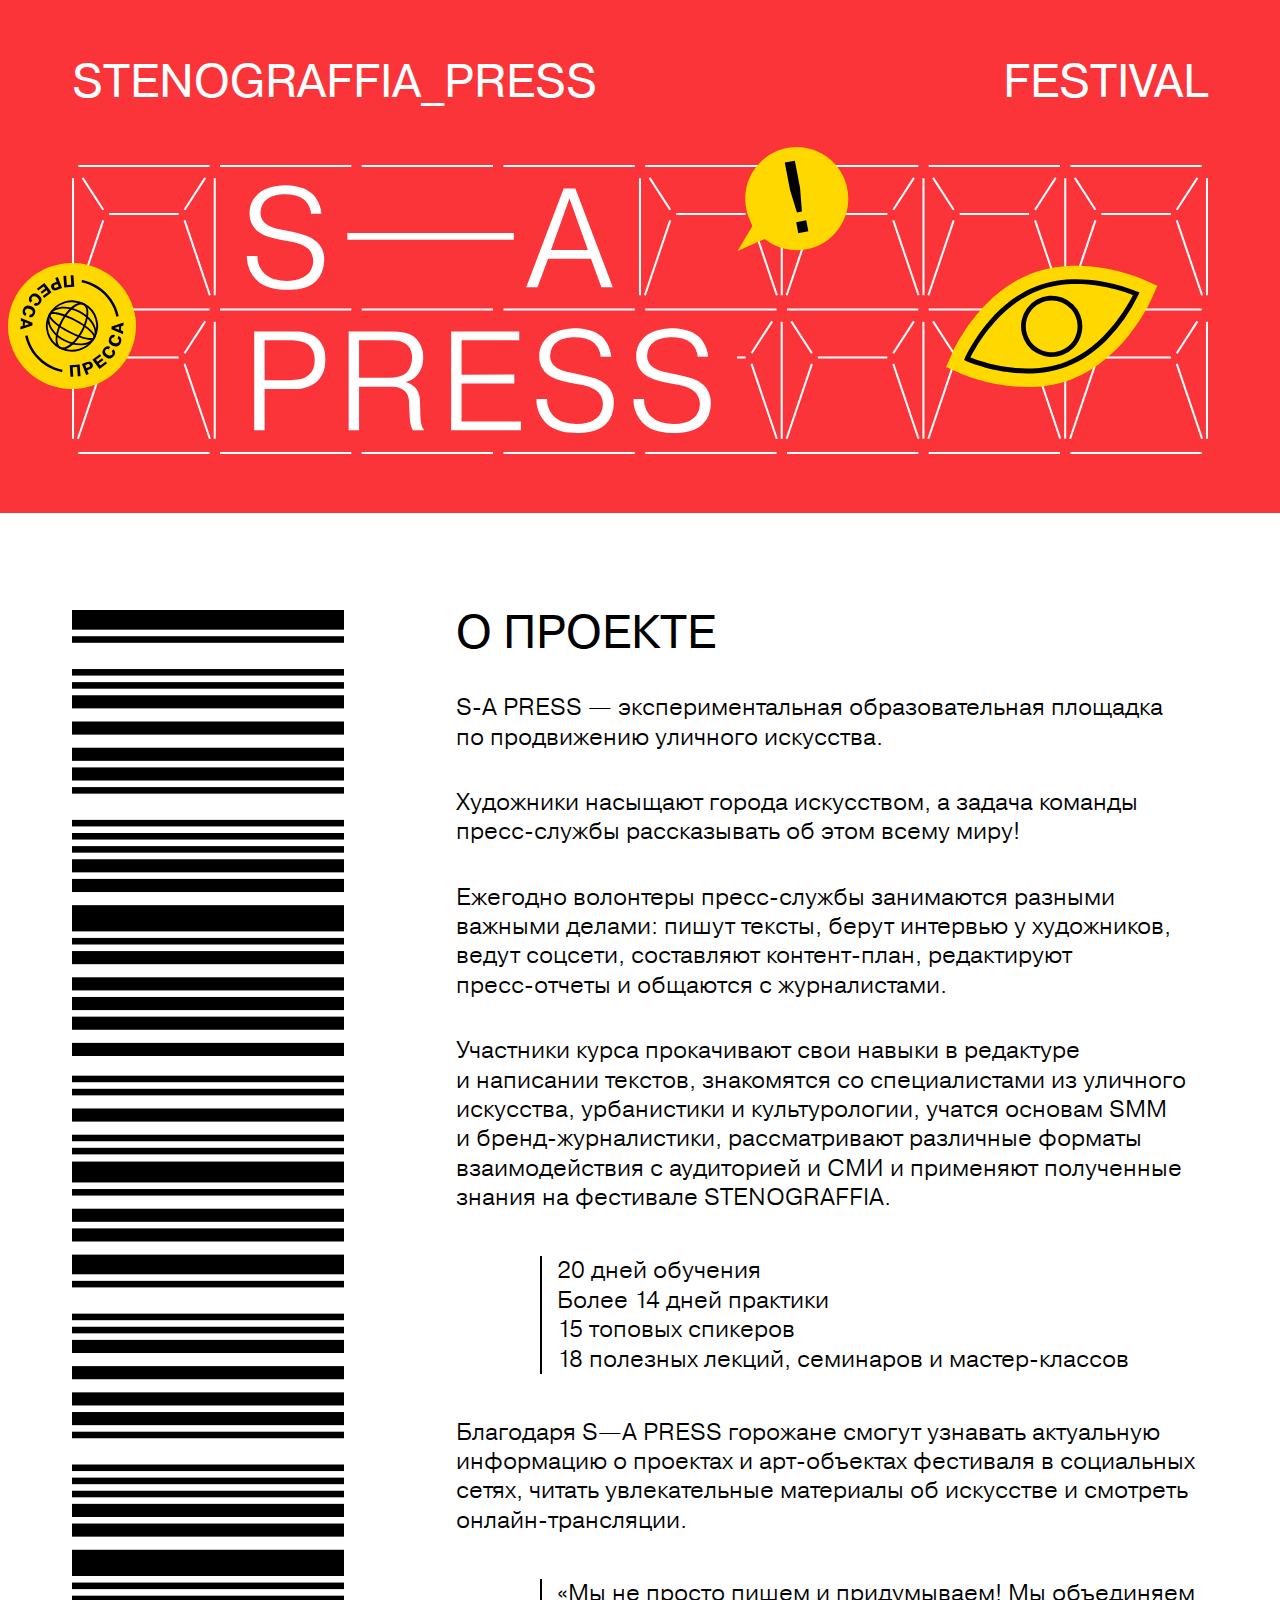
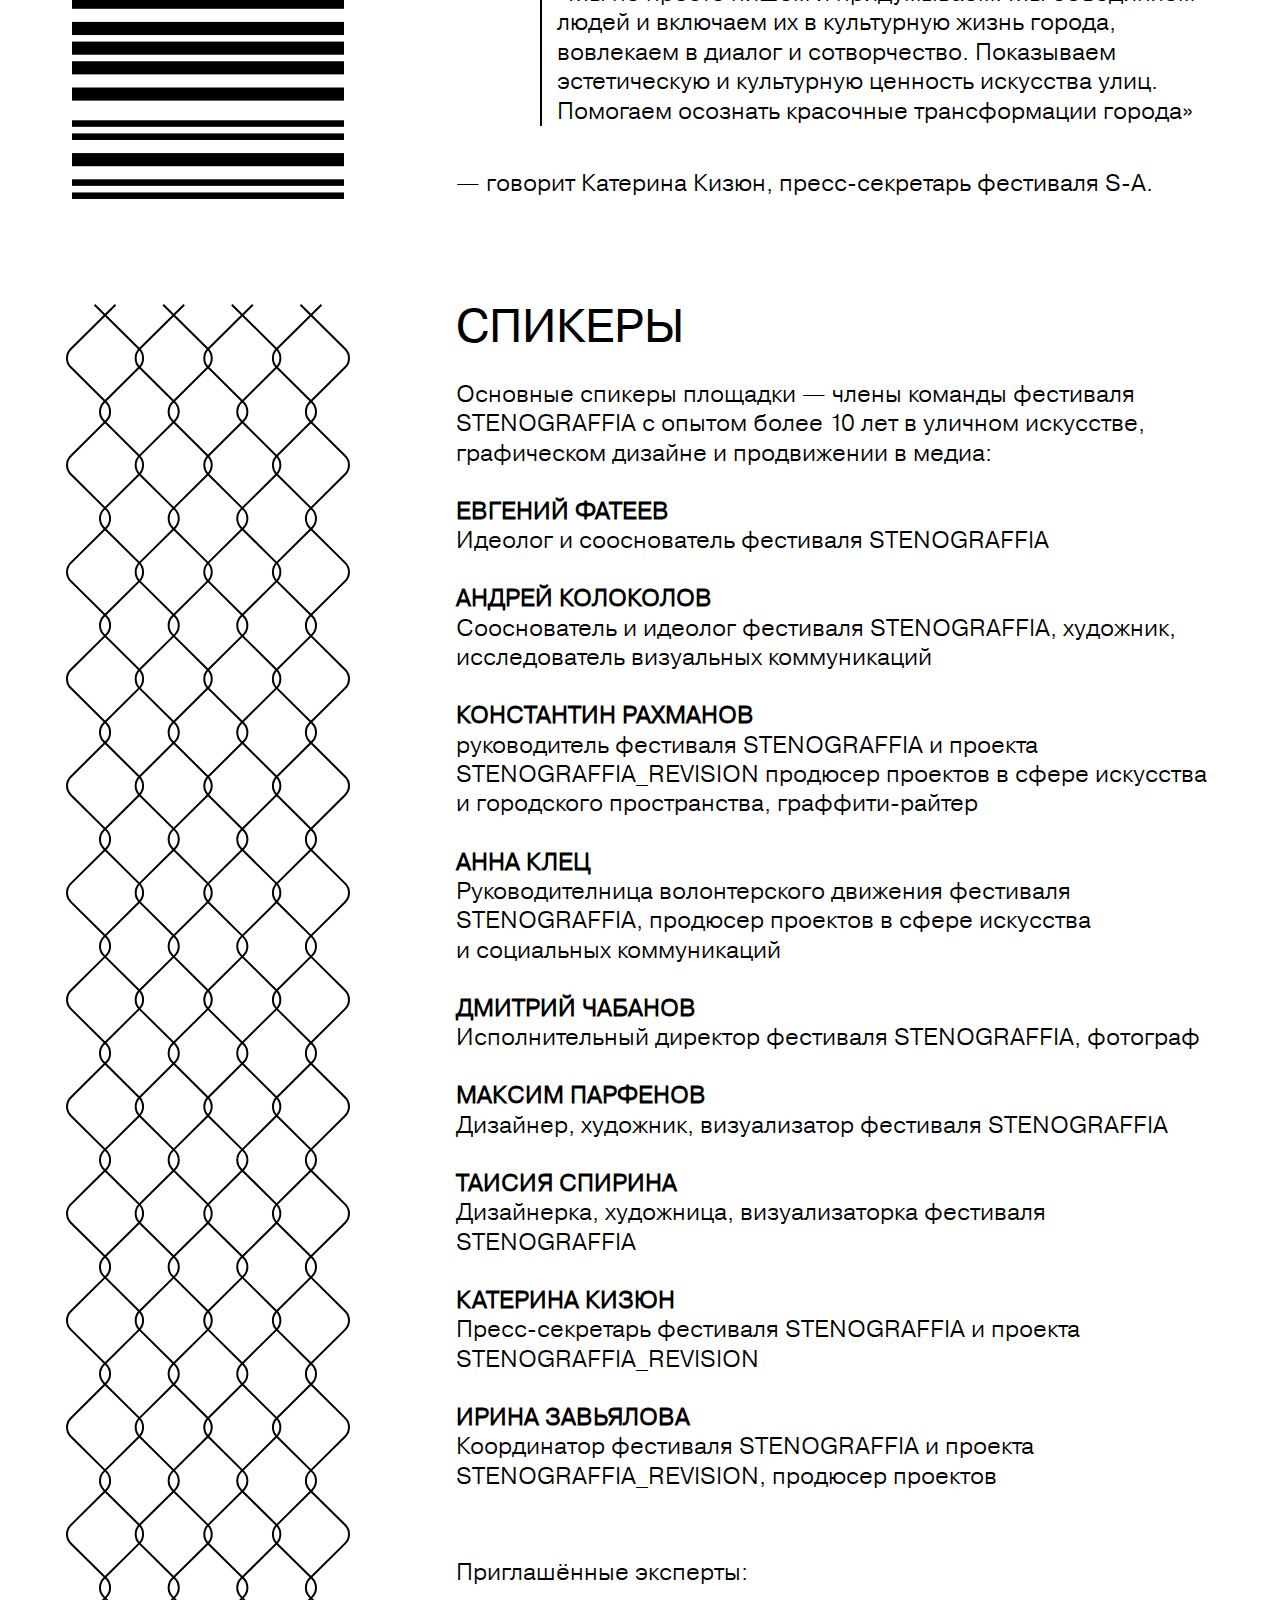
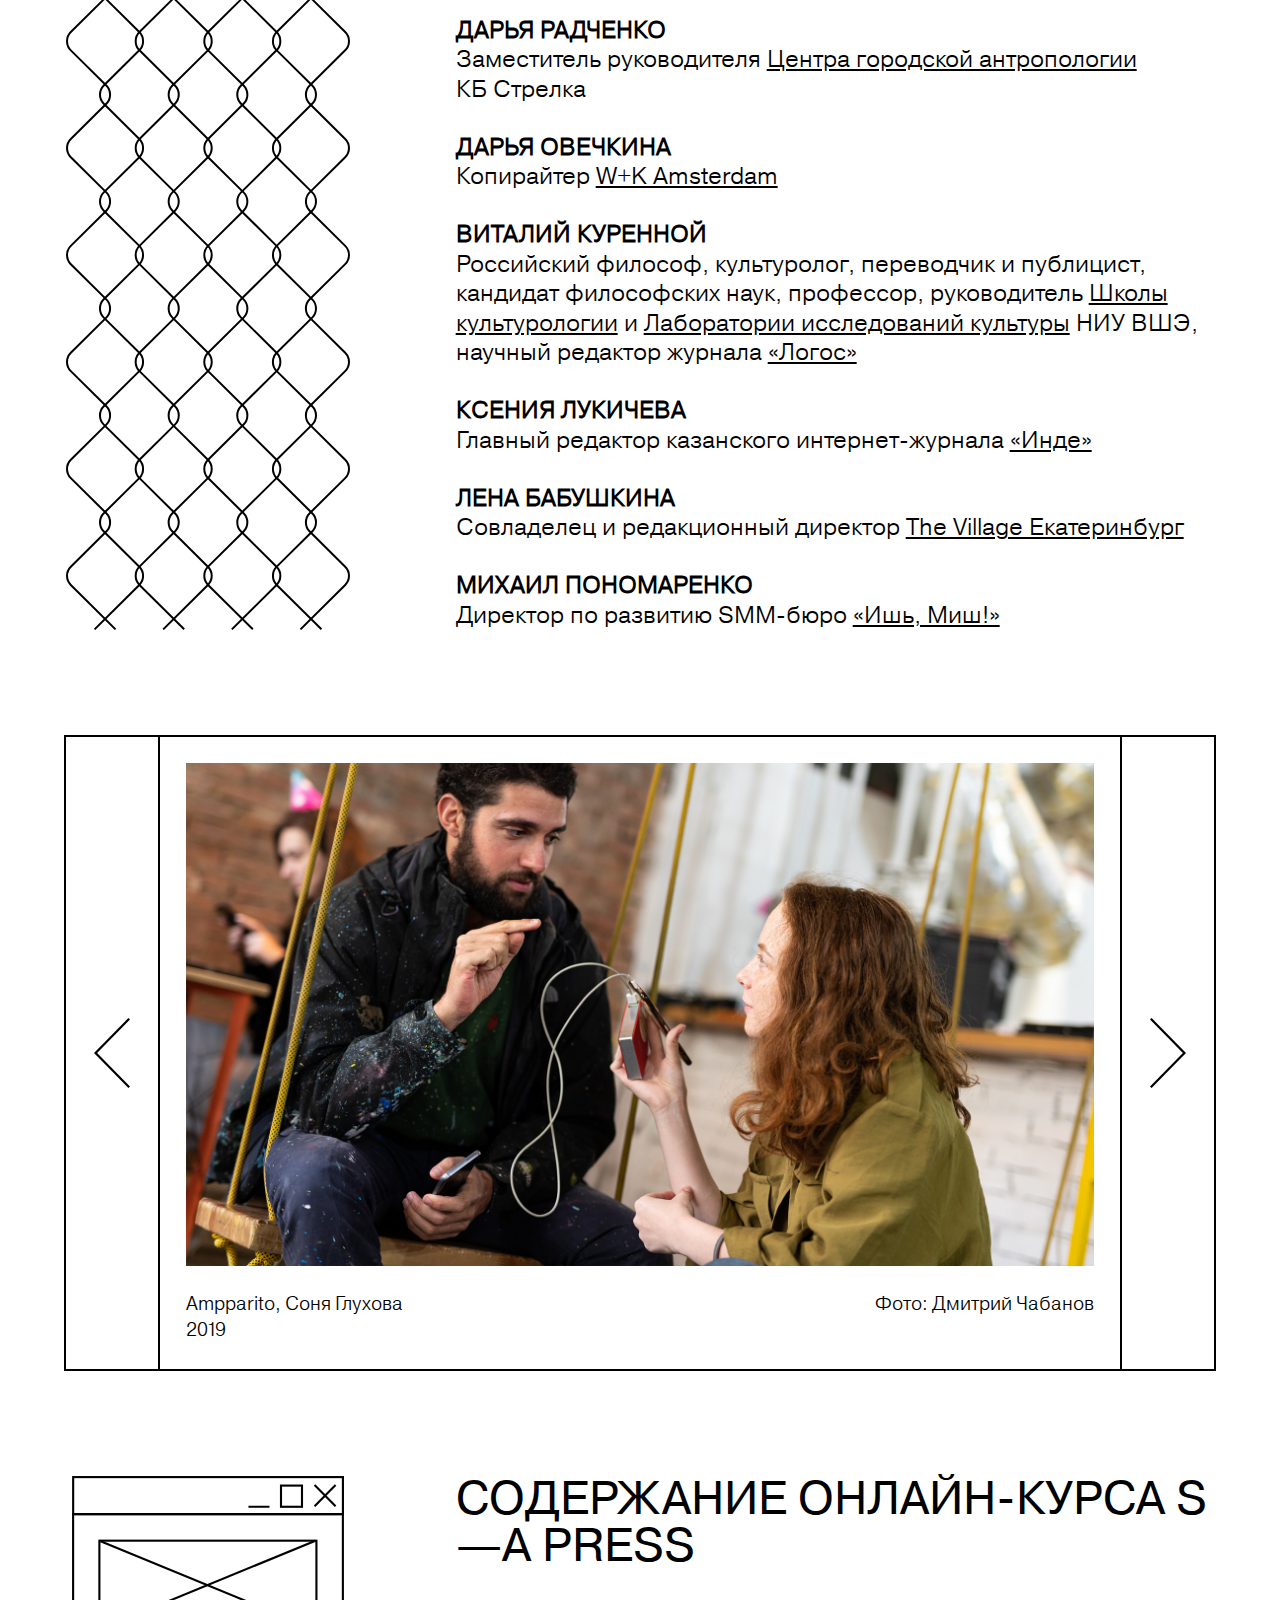
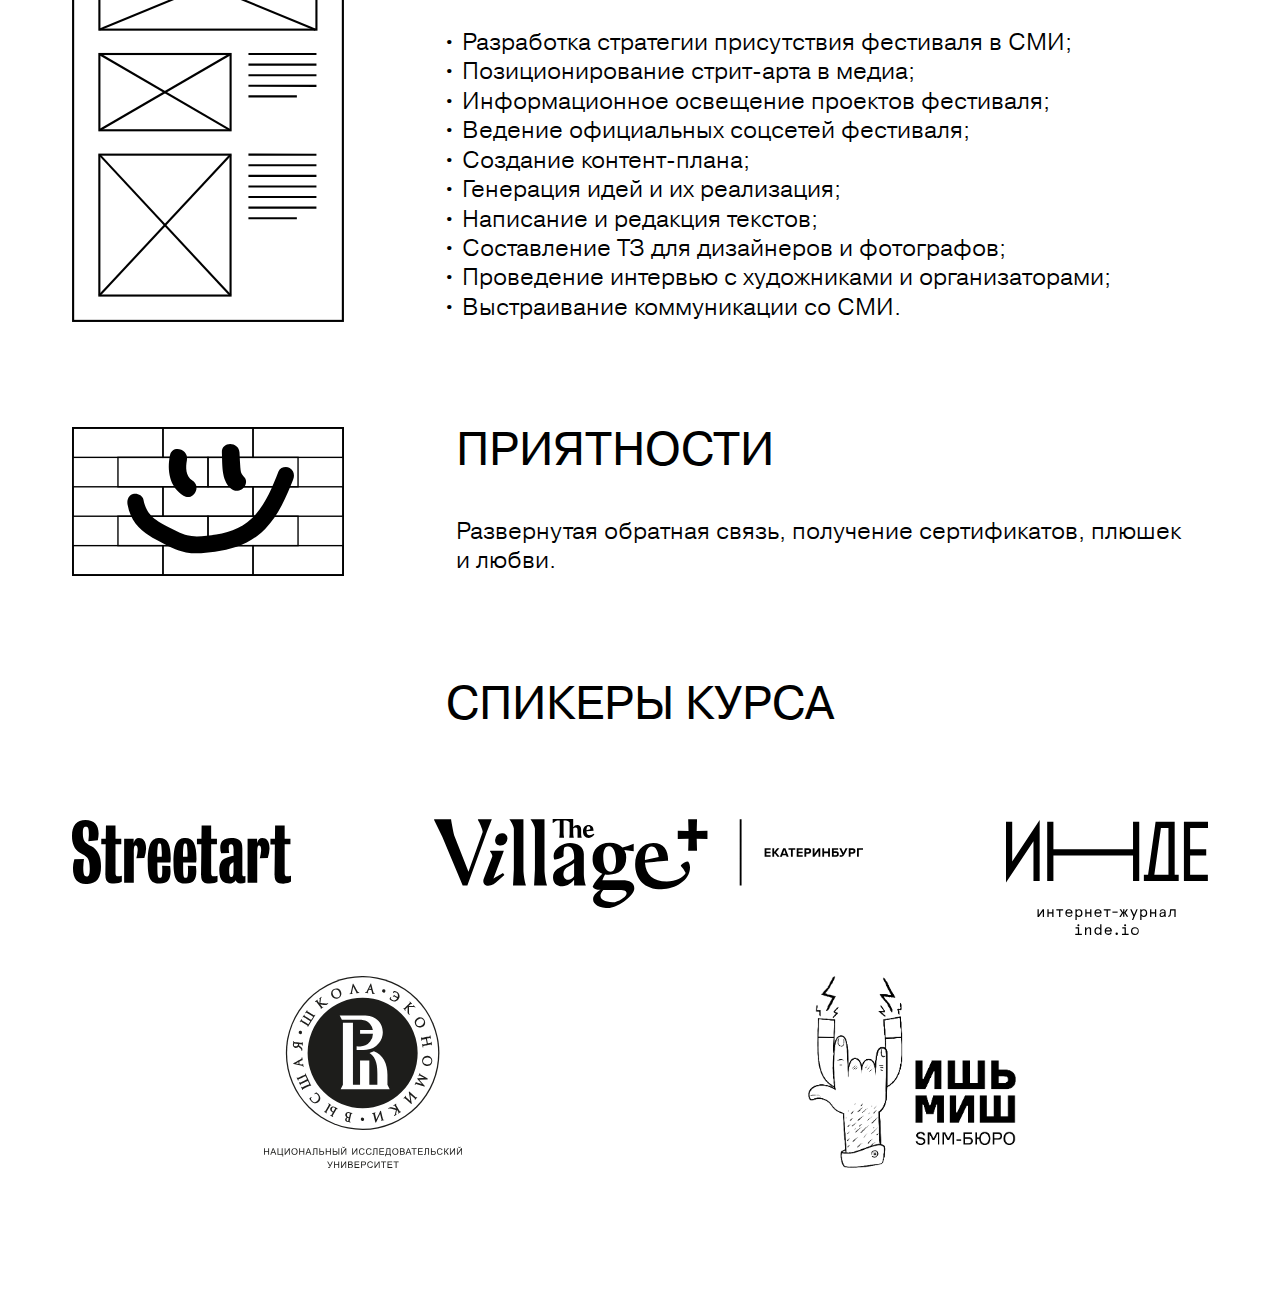
==== press/index.html @ 6c8d34dc "press" ====
<!DOCTYPE html>
<html lang="ru">
	<head>
		<meta charset="utf-8">
		<title>S—A PRESS</title>
		<link rel="stylesheet" href="./styles.css">
	</head>
	<body>
		<div class="red">
			<div class="container">
				<div class="row header-row">
					<div class="col-7"><span class="header">STENOGRAFFIA_PRESS</span></div>
					<div class="col-5 alright"><span class="header"><a href="/">FESTIVAL</a><!-- <a href="http://fond.stenograffia.ru/">REVISION</a>--></span></div>
				</div>
				<div class="row">
					<div class="col-12 press-header"><img src="./img/header.svg" alt="S—A PRESS" width="100%"></div>
				</div>
			</div>
		</div>
		<div class="container">
			<div class="row project-row">
				<div class="col-3"><img src="./img/barcode.svg" width="100%"></div>
				<div class="col-1"></div>
				<div class="col-8">
					<h2>О проекте</h2>
					<p><nobr>S-A</nobr> PRESS&nbsp;&mdash; экспериментальная образовательная площадка по&nbsp;продвижению уличного искусства.</p>
					<p>Художники насыщают города искусством, а&nbsp;задача команды <nobr>пресс-службы</nobr> рассказывать об&nbsp;этом всему миру!</p>
					<p>Ежегодно волонтеры <nobr>пресс-службы</nobr> занимаются разными важными делами: пишут тексты, берут интервью у&nbsp;художников, ведут соцсети, составляют <nobr>контент-план</nobr>, редактируют <nobr>пресс-отчеты</nobr> и&nbsp;общаются с&nbsp;журналистами.</p>
					<p>Участники курса прокачивают свои навыки в&nbsp;редактуре и&nbsp;написании текстов, знакомятся со&nbsp;специалистами из&nbsp;уличного искусства, урбанистики и&nbsp;культурологии, учатся основам SMM и&nbsp;<nobr>бренд-журналистики</nobr>, рассматривают различные форматы взаимодействия с&nbsp;аудиторией и&nbsp;СМИ и&nbsp;применяют полученные знания на&nbsp;фестивале STENOGRAFFIA.</p>
					<div class="row-small"><div class="col-sm-1" style="border-right: 0.2vw solid black;"></div><div class="col-sm-7"><p>20 дней обучения<br />Более 14 дней практики<br />15 топовых спикеров<br />18 полезных лекций, семинаров и&nbsp;<nobr>мастер-классов</nobr></p></div></div>
					<p>Благодаря <nobr>S—A</nobr> PRESS горожане смогут узнавать актуальную информацию о&nbsp;проектах и&nbsp;<nobr>арт-объектах</nobr> фестиваля в&nbsp;социальных сетях, читать увлекательные материалы об&nbsp;искусстве и&nbsp;смотреть <nobr>онлайн-трансляции</nobr>.</p>
					<div class="row-small"><div class="col-sm-1" style="border-right: 0.2vw solid black;"></div><div class="col-sm-7"><p>&laquo;Мы&nbsp;не&nbsp;просто пишем и&nbsp;придумываем! Мы&nbsp;объединяем людей и&nbsp;включаем их&nbsp;в&nbsp;культурную жизнь города, вовлекаем в&nbsp;диалог и&nbsp;сотворчество. Показываем эстетическую и&nbsp;культурную ценность искусства улиц. Помогаем осознать красочные трансформации города&raquo;</p></div></div>
					<p>&mdash;&nbsp;говорит Катерина Кизюн, <nobr>пресс-секретарь</nobr> фестиваля <nobr>S-A</nobr>.</p>
				</div>
			</div>
			<div class="row people-row">
				<div class="col-3"><img src="./img/rabitz.svg" width="104%" style="margin-left:-2%"></div>
				<div class="col-1"></div>
				<div class="col-8">
					<h2>Спикеры</h2>
					<p>Основные спикеры площадки&nbsp;&mdash; члены команды фестиваля STENOGRAFFIA с&nbsp;опытом более 10 лет в&nbsp;уличном искусстве, графическом дизайне и&nbsp;продвижении в&nbsp;медиа:</p>
					<p><span class="name">Евгений Фатеев</span><br />Идеолог и&nbsp;сооснователь фестиваля STENOGRAFFIA</p>
					<p><span class="name">Андрей Колоколов</span><br />Сооснователь и&nbsp;идеолог фестиваля STENOGRAFFIA, художник, исследователь визуальных коммуникаций</p>
					<p><span class="name">Константин Рахманов</span><br />руководитель фестиваля STENOGRAFFIA и&nbsp;проекта STENOGRAFFIA_REVISION продюсер проектов в&nbsp;сфере искусства и&nbsp;городского пространства, <nobr>граффити-райтер</nobr></p>
					<p><span class="name">Анна Клец</span><br />Руководителница волонтерского движения фестиваля STENOGRAFFIA, продюсер проектов в&nbsp;сфере искусства и&nbsp;социальных коммуникаций</p>
					<p><span class="name">Дмитрий Чабанов</span><br />Исполнительный директор фестиваля STENOGRAFFIA, фотограф</p>
					<p><span class="name">Максим Парфенов</span><br />Дизайнер, художник, визуализатор фестиваля STENOGRAFFIA</p>
					<p><span class="name">Таисия Спирина</span><br />Дизайнерка, художница, визуализаторка фестиваля STENOGRAFFIA</p>
					<p><span class="name">Катерина Кизюн</span><br /><nobr>Пресс-секретарь</nobr> фестиваля STENOGRAFFIA и&nbsp;проекта STENOGRAFFIA_REVISION</p>
					<p><span class="name">Ирина Завьялова</span><br />Координатор фестиваля STENOGRAFFIA и&nbsp;проекта STENOGRAFFIA_REVISION, продюсер проектов</p>
					<p style="padding-top: 3vw;">Приглашённые эксперты:</p>
					<p><span class="name">Дарья Радченко</span><br />Заместитель руководителя <a href="https://www.facebook.com/groups/1450335985287322/about">Центра городской антропологии</a> КБ&nbsp;Стрелка</p>
					<p><span class="name">Дарья Овечкина</span><br />Копирайтер <a href="https://wkams.com/">W+K&nbsp;Amsterdam</a></p>
					<p><span class="name">Виталий Куренной</span><br />Российский философ, культуролог, переводчик и&nbsp;публицист, кандидат философских наук, профессор, руководитель <a href="https://culture.hse.ru/">Школы культурологии</a> и&nbsp;<a href="https://cfi.hse.ru/lik/">Лаборатории исследований культуры</a> НИУ ВШЭ, научный редактор журнала <a href="http://www.logosjournal.ru/">&laquo;Логос&raquo;</a></p>
					<p><span class="name">Ксения Лукичева</span><br />Главный редактор казанского <nobr>интернет-журнала</nobr> <a href="https://inde.io/">&laquo;Инде&raquo;</a></p>
					<p><span class="name">Лена Бабушкина</span><br />Совладелец и&nbsp;редакционный директор <a href="https://www.the-village.ru/pages/about-ekaterinburg">The Village Екатеринбург</a></p>
					<p><span class="name">Михаил Пономаренко</span><br />Директор по&nbsp;развитию <nobr>SMM-бюро</nobr> <a href="https://ishmish.ru/">&laquo;Ишь, Миш!&raquo;</a></p>
				</div>
			</div>
			<div class="row gallery-row">
				<div class="col-1 button" id="lb" onclick="showPhoto(11);"><img src="./img/left.svg" width="40%"></div>
				<div class="col-10 gallery"><div class="gallery-slider"><img id="photo-link" src="./img/photo/1.jpg" width="100%">
					<div class="gallery-expl row-g"><div class="col-g-7" id="expl-name">Rainessence: Стена ангелов<br>2019</div><div class=" col-g-3 alright" id="expl-author">Фото: Максим Лоскутов</div></div>
				</div>
			</div>
			<div class="col-1 button" id="rb" onclick="showPhoto(2);"><img src="./img/right.svg" width="40%"></div>
		</div>
		<div class="row toc-row">
			<div class="col-3"><img src="./img/window.svg" width="100%"></div>
			<div class="col-1"></div>
			<div class="col-8">
				<h2>Содержание онлайн-курса S—A Press</h2>
				<ul><li>Разработка стратегии присутствия фестиваля в&nbsp;СМИ;</li><li>Позиционирование <nobr>стрит-арта</nobr> в&nbsp;медиа;</li><li>Информационное освещение проектов фестиваля;</li><li>Ведение официальных соцсетей фестиваля;</li><li>Создание <nobr>контент-плана</nobr>;</li><li>Генерация идей и&nbsp;их&nbsp;реализация;</li><li>Написание и&nbsp;редакция текстов;</li><li>Составление ТЗ&nbsp;для дизайнеров и&nbsp;фотографов;</li><li>Проведение интервью с&nbsp;художниками и&nbsp;организаторами;</li><li>Выстраивание коммуникации со&nbsp;СМИ.</li></ul>
			</div>
		</div>
		<div class="row smile-row">
			<div class="col-3"><img src="./img/smile.svg" width="100%"></div>
			<div class="col-1"></div>
			<div class="col-8">
				<h2>Приятности</h2>
				<p>Развернутая обратная связь, получение сертификатов, плюшек и&nbsp;любви.</p>
			</div>
		</div>
		
	<div class="row partners-row">
		<div class="col-12 partext">Спикеры курса</div>
	</div>
	<div class="row">
		<div class="col-12">
			<div class="partners" style="padding-top: 2vw;">
				<a href="http://streetart.su/"><img src="./img/streetart.svg" style="height: 5vw !important"></a>
				<a href="https://www.the-village.ru/pages/contact-ekaterinburg"><img src="./img/village.svg" style="height: 7vw !important;margin-top: 1.8vw;"></a>
				<a href="https://екатеринбург.рф/"><img src="./img/inde.svg" style="height: 9vw !important;margin-top:4vw"></a>
			</div>
		</div>
	</div>
	<div class="row  paricon-row" >
		<div class="col-2"></div>
		<div class="col-8">
			<div class="partners">
				
				<a href="https://hse.ru"><img src="./img/hse.svg" style="height: 15vw !important"></a>
				<a href="https://ishmish.ru/"><img src="./img/ish.png" style="height: 15vw !important;"></a>
			</div>
		</div>
	</div>
</div>
<!-- <div class="stars">
					<div class="rellax overlay-1" toper="24" speed="1"><img src="./img/star.svg"></div>
					<div class="rellax overlay-2" toper="115" speed="1"><img src="./img/star.svg"></div>
					<div class="rellax overlay-3" toper="112"speed="1.3"><img src="./img/star.svg"></div>
					<div class="rellax overlay-4" toper="190" speed="1"><img src="./img/star.svg"></div>
					<div class="rellax overlay-5" toper="305" speed="1.3"><img src="./img/star.svg"></div>
					<div class="rellax overlay-6" toper="290" speed="1"><img src="./img/star.svg"></div>
					<div class="rellax overlay-7" toper="340" speed="1"><img src="./img/star.svg"></div>
					<div class="rellax overlay-8" toper="440" speed="1"><img src="./img/star.svg"></div>
					<div class="rellax overlay-9" toper="643" speed="1.5"><img src="./img/star.svg"></div>
					<div class="rellax overlay-10" toper="545" speed="1"><img src="./img/star.svg"></div>
					<div class="rellax overlay-11" toper="850" speed="1.5"><img src="./img/star.svg"></div>
					<div class="rellax overlay-12" toper="713" speed="1"><img src="./img/star.svg"></div>
					<div class="rellax overlay-13" toper="910" speed="1.4"><img src="./img/star.svg"></div>
					<div class="rellax overlay-14" toper="793" speed="1"><img src="./img/star.svg"></div>
					<div class="rellax overlay-15" toper="838" speed="1"><img src="./img/star.svg"></div>
					<div class="rellax overlay-16" toper="883" speed="1"><img src="./img/star.svg"></div>
					<div class="rellax overlay-17" toper="931" speed="1"><img src="./img/star.svg"></div>
					<div class="rellax overlay-18" toper="910" speed="0.9"><img src="./img/star.svg"></div>
					<div class="rellax overlay-19" toper="620" speed="1"><img src="./img/star.svg"></div>
					
</div> -->
<div class="preload-images"></div>
<script type="text/javascript">
function pxTOvw(value) {var w = window,d = document,e = d.documentElement,g = d.getElementsByTagName('body')[0],x = w.innerWidth || e.clientWidth || g.clientWidth;return (100*value)/x;};
function parallax() {
	Array.from(document.getElementsByClassName("rellax")).forEach((s) => {
		s.style.top = s.getAttribute('toper') - pxTOvw(0.7*window.pageYOffset*s.getAttribute('speed')) + "vw";});
	};
window.addEventListener("scroll", function(){parallax()});
	const photos = [
			["./img/photo/1.jpg","Ampparito, Соня Глухова<br>2019", "Фото: Дмитрий Чабанов"],
			["./img/photo/2.jpg","Аделя Курмеева<br>2019", "Фото: Алексей Колчин"],
			["./img/photo/3.jpg","Бейджи S—A IX<br>2018","Фото: Олег Ковалюк"],
			["./img/photo/4.jpg","Rainessence: Стена ангелов<br>2019", "Фото: Григорий Постников"]]
	const n = photos.length;
	function showPhoto(ind) {
		document.getElementById("photo-link").src=photos[ind][0];
		document.getElementById("expl-name").innerHTML=photos[ind][1];
		document.getElementById("expl-author").innerHTML=photos[ind][2];
		var j = ind-1;
		document.getElementById("lb").onclick= function() {showPhoto((j % n + n) % n)};
		var i = ind+1;
		document.getElementById("rb").onclick=function() {showPhoto((i % n + n) % n)};
	};
	showPhoto(0);
	
</script>
</body>
</html>
---- press/styles.css ----
/* http://meyerweb.com/eric/tools/css/reset/
   v2.0-modified | 20110126
   License: none (public domain)
*/

html, body, div, span, applet, object, iframe,
h1, h2, h3, h4, h5, h6, p, blockquote, pre,
a, abbr, acronym, address, big, cite, code,
del, dfn, em, img, ins, kbd, q, s, samp,
small, strike, strong, sub, sup, tt, var,
b, u, i, center,
dl, dt, dd, ol, ul, li,
fieldset, form, label, legend,
table, caption, tbody, tfoot, thead, tr, th, td,
article, aside, canvas, details, embed,
figure, figcaption, footer, header, hgroup,
menu, nav, output, ruby, section, summary,
time, mark, audio, video {
  margin: 0;
  padding: 0;
  border: 0;
  font-size: 100%;
  font: inherit;
  vertical-align: baseline;
}

/* make sure to set some focus styles for accessibility */
:focus {
    outline: 0;
}

/* HTML5 display-role reset for older browsers */
article, aside, details, figcaption, figure,
footer, header, hgroup, menu, nav, section {
  display: block;
}

body {
  line-height: 1;
}

ol, ul {
  list-style: none;
}

blockquote, q {
  quotes: none;
}

blockquote:before, blockquote:after,
q:before, q:after {
  content: '';
  content: none;
}

table {
  border-collapse: collapse;
  border-spacing: 0;
}

input[type=search]::-webkit-search-cancel-button,
input[type=search]::-webkit-search-decoration,
input[type=search]::-webkit-search-results-button,
input[type=search]::-webkit-search-results-decoration {
    -webkit-appearance: none;
    -moz-appearance: none;
}

input[type=search] {
    -webkit-appearance: none;
    -moz-appearance: none;
    -webkit-box-sizing: content-box;
    -moz-box-sizing: content-box;
    box-sizing: content-box;
}

textarea {
    overflow: auto;
    vertical-align: top;
    resize: vertical;
}

/**
 * Correct `inline-block` display not defined in IE 6/7/8/9 and Firefox 3.
 */

audio,
canvas,
video {
    display: inline-block;
    *display: inline;
    *zoom: 1;
    max-width: 100%;
}

/**
 * Prevent modern browsers from displaying `audio` without controls.
 * Remove excess height in iOS 5 devices.
 */

audio:not([controls]) {
    display: none;
    height: 0;
}

/**
 * Address styling not present in IE 7/8/9, Firefox 3, and Safari 4.
 * Known issue: no IE 6 support.
 */

[hidden] {
    display: none;
}

/**
 * 1. Correct text resizing oddly in IE 6/7 when body `font-size` is set using
 *    `em` units.
 * 2. Prevent iOS text size adjust after orientation change, without disabling
 *    user zoom.
 */

html {
    font-size: 100%; /* 1 */
    -webkit-text-size-adjust: 100%; /* 2 */
    -ms-text-size-adjust: 100%; /* 2 */
}

/**
 * Address `outline` inconsistency between Chrome and other browsers.
 */

a:focus {
    outline: thin dotted;
}

/**
 * Improve readability when focused and also mouse hovered in all browsers.
 */

a:active,
a:hover {
    outline: 0;
}

/**
 * 1. Remove border when inside `a` element in IE 6/7/8/9 and Firefox 3.
 * 2. Improve image quality when scaled in IE 7.
 */

img {
    border: 0; /* 1 */
    -ms-interpolation-mode: bicubic; /* 2 */
}

/**
 * Address margin not present in IE 6/7/8/9, Safari 5, and Opera 11.
 */

figure {
    margin: 0;
}

/**
 * Correct margin displayed oddly in IE 6/7.
 */

form {
    margin: 0;
}

/**
 * Define consistent border, margin, and padding.
 */

fieldset {
    border: 1px solid #c0c0c0;
    margin: 0 2px;
    padding: 0.35em 0.625em 0.75em;
}

/**
 * 1. Correct color not being inherited in IE 6/7/8/9.
 * 2. Correct text not wrapping in Firefox 3.
 * 3. Correct alignment displayed oddly in IE 6/7.
 */

legend {
    border: 0; /* 1 */
    padding: 0;
    white-space: normal; /* 2 */
    *margin-left: -7px; /* 3 */
}

/**
 * 1. Correct font size not being inherited in all browsers.
 * 2. Address margins set differently in IE 6/7, Firefox 3+, Safari 5,
 *    and Chrome.
 * 3. Improve appearance and consistency in all browsers.
 */

button,
input,
select,
textarea {
    font-size: 100%; /* 1 */
    margin: 0; /* 2 */
    vertical-align: baseline; /* 3 */
    *vertical-align: middle; /* 3 */
}

/**
 * Address Firefox 3+ setting `line-height` on `input` using `!important` in
 * the UA stylesheet.
 */

button,
input {
    line-height: normal;
}

/**
 * Address inconsistent `text-transform` inheritance for `button` and `select`.
 * All other form control elements do not inherit `text-transform` values.
 * Correct `button` style inheritance in Chrome, Safari 5+, and IE 6+.
 * Correct `select` style inheritance in Firefox 4+ and Opera.
 */

button,
select {
    text-transform: none;
}

/**
 * 1. Avoid the WebKit bug in Android 4.0.* where (2) destroys native `audio`
 *    and `video` controls.
 * 2. Correct inability to style clickable `input` types in iOS.
 * 3. Improve usability and consistency of cursor style between image-type
 *    `input` and others.
 * 4. Remove inner spacing in IE 7 without affecting normal text inputs.
 *    Known issue: inner spacing remains in IE 6.
 */

button,
html input[type="button"], /* 1 */
input[type="reset"],
input[type="submit"] {
    -webkit-appearance: button; /* 2 */
    cursor: pointer; /* 3 */
    *overflow: visible;  /* 4 */
}

/**
 * Re-set default cursor for disabled elements.
 */

button[disabled],
html input[disabled] {
    cursor: default;
}

/**
 * 1. Address box sizing set to content-box in IE 8/9.
 * 2. Remove excess padding in IE 8/9.
 * 3. Remove excess padding in IE 7.
 *    Known issue: excess padding remains in IE 6.
 */

input[type="checkbox"],
input[type="radio"] {
    box-sizing: border-box; /* 1 */
    padding: 0; /* 2 */
    *height: 13px; /* 3 */
    *width: 13px; /* 3 */
}

/**
 * 1. Address `appearance` set to `searchfield` in Safari 5 and Chrome.
 * 2. Address `box-sizing` set to `border-box` in Safari 5 and Chrome
 *    (include `-moz` to future-proof).
 */

input[type="search"] {
    -webkit-appearance: textfield; /* 1 */
    -moz-box-sizing: content-box;
    -webkit-box-sizing: content-box; /* 2 */
    box-sizing: content-box;
}

/**
 * Remove inner padding and search cancel button in Safari 5 and Chrome
 * on OS X.
 */

input[type="search"]::-webkit-search-cancel-button,
input[type="search"]::-webkit-search-decoration {
    -webkit-appearance: none;
}

/**
 * Remove inner padding and border in Firefox 3+.
 */

button::-moz-focus-inner,
input::-moz-focus-inner {
    border: 0;
    padding: 0;
}

/**
 * 1. Remove default vertical scrollbar in IE 6/7/8/9.
 * 2. Improve readability and alignment in all browsers.
 */

textarea {
    overflow: auto; /* 1 */
    vertical-align: top; /* 2 */
}

/**
 * Remove most spacing between table cells.
 */

table {
    border-collapse: collapse;
    border-spacing: 0;
}

html,
button,
input,
select,
textarea {
    color: #222;
}


::-moz-selection {
    background: #b3d4fc;
    text-shadow: none;
}

::selection {
    background: #b3d4fc;
    text-shadow: none;
}

img {
    vertical-align: middle;
}

fieldset {
    border: 0;
    margin: 0;
    padding: 0;
}

textarea {
    resize: vertical;
}

.chromeframe {
    margin: 0.2em 0;
    background: #ccc;
    color: #000;
    padding: 0.2em 0;
}


/* SVG FIX*/


@namespace svg url(http://www.w3.org/2000/svg);

svg|a, svg|a:link, svg|a:visited, svg|a:hover, svg|a:active {
  cursor: pointer;
  outline: none; -moz-outline-style: none;
}

svg|a image, svg|a:link image, svg|a:visited image, svg|a:hover image, svg|a:active image {
  cursor: pointer;
  outline: none; -moz-outline-style: none;
}

svg|a g, svg|a:link g, svg|a:visited g, svg|a:hover g, svg|a:active g {
  cursor: pointer;
  outline: none; -moz-outline-style: none;
}





/*
START OF PROJECT
*/



@font-face {
  font-family: "OpenSansFine";
  src: url("../fonts/OpenSans/OpenSans-300.ttf");
  font-weight: 300;
  font-style: normal;
  font-stretch: normal
}

@font-face {
  font-family: "OpenSans";
  src: url("../fonts/OpenSans/OpenSans-400.ttf");
  font-weight: 400;
  font-style: normal;
  font-stretch: normal
}


@font-face {
  font-family: "DecimaMonoXBold";
  src: url("../fonts/DecimaMonoX/DecimaMonoX-Bold.ttf");
  font-weight: 500;
  font-style: normal;
  font-stretch: normal
}

@font-face {
  font-family: "Pragmatica";
  src: url("../fonts/Pragmatica/Pragmatica-Book.ttf");
  font-weight: 400;
  font-style: normal;
  font-stretch: normal
}

@font-face {
  font-family: "PragmaticaFine";
  src: url("../fonts/Pragmatica/Pragmatica-Light.ttf");
  font-weight: 300;
  font-style: normal;
  font-stretch: normal
}

html {
  -webkit-text-size-adjust: 100%;
  font-family: 'PragmaticaFine', 'OpenSans', sans-serif;
  line-height: 1.5;
  overflow-x: hidden;
  color: black;
}

body {
  background-color: white;
  color: black; 
  overflow-x: hidden;

  
}

.container {
  width: 90%;  
  margin: 0 auto;
}

.col-1 {grid-column: span 1;}
.col-2 {grid-column: span 2;}
.col-3 {grid-column: span 3;}
.col-4 {grid-column: span 4;}
.col-5 {grid-column: span 5;}
.col-6 {grid-column: span 6;}
.col-7 {grid-column: span 7;}
.col-8 {grid-column: span 8;}
.col-9 {grid-column: span 9;}
.col-10 {grid-column: span 10;}
.col-11 {grid-column: span 11;}
.col-12 {grid-column: span 12;} 



 [class*="col-"] {
  float: left;
  margin: 0.6vw;
  /*border: 1px solid red;*/
  display: flex;
  flex-direction: column;
  justify-content: space-between;
}

.row {
  display: grid;
  grid-template-columns: repeat(12, 1fr);
}


.col-g-1 {grid-column: span 1;}
.col-g-2 {grid-column: span 2;}
.col-g-3 {grid-column: span 3;}
.col-g-4 {grid-column: span 4;}
.col-g-5 {grid-column: span 5;}
.col-g-6 {grid-column: span 6;}
.col-g-7 {grid-column: span 7;}
.col-g-8 {grid-column: span 8;}
.col-g-9 {grid-column: span 9;}
.col-g-10 {grid-column: span 10;}


 [class*="col-g-"] {
  float: left;
  margin: 0vw;
  /*border: 1px solid green;*/
}

.row-g {
  display: grid;
  grid-template-columns: repeat(10, 1fr);
  padding-bottom: 0;
}


.col-sm-1 {grid-column: span 1;}
.col-sm-2 {grid-column: span 2;}
.col-sm-3 {grid-column: span 3;}
.col-sm-4 {grid-column: span 4;}
.col-sm-5 {grid-column: span 5;}
.col-sm-6 {grid-column: span 6;}
.col-sm-7 {grid-column: span 7;}
.col-sm-8 {grid-column: span 8;}



 [class*="col-sm-"] {
  float: left;
  margin: 0.6vw;
  /*border: 1px solid green;*/
}

.row-small {
  display: grid;
  grid-template-columns: repeat(8, 1fr);
}


h1, h2 {
  font-size: 3.7vw;
  font-family: 'Pragmatica', 'OpenSans', sans-serif;
  text-transform: uppercase;
}

.partext {
  font-size: 3.7vw;
  font-family: 'Pragmatica', 'OpenSans', sans-serif;
  text-transform: uppercase;
  text-align: center;
}

.numbers {
  font-size: 3.5vw;
  font-family: 'Pragmatica', 'OpenSans', sans-serif;
  text-transform: uppercase;
}

p {
  font-family: 'PragmaticaFine', 'OpenSans', sans-serif;
  font-size: 1.85vw;
  line-height: 2.3vw;
}

p a {
  color: black;
}
p a:hover {
  color: black;
  text-decoration: none;
}

.press-header {
  padding-bottom: 4vw;
}

li {
  font-size: 1.85vw;
  line-height: 2.3vw;
  margin-left: -1vw;
}

li:before {
    content: "• "; /* Добавляем в качестве маркера символ */
   }

.press-header::before {
  position: absolute;
  content: "";
  height: 10vw;
  width: 10vw;
  background-position: center;
  background-repeat: no-repeat;
  background-size: contain;
  background-image: url(./img/press.svg);
  z-index: 3;
  margin-top: 9vw;
  margin-left: -5vw;
}

.alright{
  text-align: right;
}

.header {
  font-family: 'Pragmatica', 'OpenSans', sans-serif;
  font-size: 3.7vw;
  padding: 0 !important;
}

.red {
  background-color: #FB3439;
  color: white;
  width: 100%;
}

.alright a {
  padding-left: 2vw;
  color:white;
  text-decoration: none;
}

.alright a:hover {
  text-decoration: underline;
}

.header-row {
  padding-top: 4vw;
  padding-bottom: 2vw; 
  background-color: #FB3439;
}

.toc-row, .smile-row {
  padding-top: 7vw;
}

.instruction {
  font-family: 'Pragmatica', 'OpenSans', sans-serif;
  font-size: 3.7vw;
  border-right: 2px solid black;
}

.project-row {
  padding-top: 7vw;
}

.people-row, .partners-row {
  padding-top: 7vw;
}


/*
.manifest-row, .who-row, .portfolio-row, .birzha-row, .volunteer-row, .mail-row{
  padding-bottom: 7vw;
}

.partners-row {
  padding-bottom: 2vw;
}
*/

.paricon-row {
  padding-bottom: 7vw !important;
}

.no-underline a {
  text-decoration: none;
}

.icons {
  display: flex;
  justify-content: space-between;
  padding-bottom: 2vw;
  align-items: center;
}

.icons a img {
  width: 100%;
  height: 100%;
  max-width: 3vw;
  max-height: 2.5vw;
}

.icons a {
  text-decoration: none;

  width: 100%;
  height: 100%;
  max-width: 2.5vw;
  max-height: 2.5vw;
}

.icons-2 {
  display: flex;
  justify-content: space-between;
  width: 80%;
  margin: auto;
  align-items: center;
}

.icons-2 a {
  text-decoration: none;

  width: 100%;
  height: 100%;
  max-width: 2.5vw;
  max-height: 2.5vw;
}

.icons-2 a img {
  width: 100%;
  height: 100%;
  max-width: 2.5vw;
  max-height: 2.5vw;
}

.button {
  border: 2px solid black;
  display: flex;
  justify-content: center;
  margin-left: 0 !important;
  margin-right: 0 !important;
  cursor: pointer;
}

.button img {
  margin: 0 auto;
}

.name {
  text-transform: uppercase;
  font-weight: 700;
}

.gallery {
  border-top: 2px solid black;
  border-bottom: 2px solid black;

  margin-left: 0 !important;
  margin-right: 0 !important;
}

.gallery-slider {
  margin: 2vw 2vw;
}

.gallery-expl {
  font-family: 'PragmaticaFine', 'OpenSans', sans-serif;
  font-size: 1.5vw;
  line-height: 2vw;
  padding-top: 2vw; 

}

.gallery-row {
  padding-top: 7vw;
}

::selection {
  color: white;
  background-color: #FB3439;
}


.partners {
  display: flex;
  justify-content: space-between;
  padding-bottom: 2vw;
  align-items: center;
}

.partners a img {
}

.partners a {
  text-decoration: none;

}


.preload-images {
  visibility: hidden; 
  width: 0;
  height: 0;
  background: url("./img/photo/1.jpg"),
              url("./img/photo/2.jpg"),
              url("./img/photo/3.jpg"),
              url("./img/photo/4.jpg"),
              url("./img/photo/5.jpg"),
              url("./img/photo/6.jpg"),
              url("./img/photo/7.jpg"),
              url("./img/photo/8.jpg"),
              url("./img/photo/9.jpg"),
              url("./img/photo/10.jpg"),
              url("./img/photo/11.jpg");
}

[class*="overlay-"]  img {
  width: 15vw;
}

[class*="overlay-"] {
  z-index: 444;
  position: absolute;
}


.overlay-1 {
  top: 24vw;
  left: 3.8vw;
}


.overlay-2 {
  top: 115vw;
  left: 6vw;
}

.overlay-3 {
  top: 105vw;
  left: 19vw;
}

.overlay-4 {
  top: 190vw;
  left: 84vw;
}

.overlay-5 {
  top: 270vw;
  left: 2vw;
}

.overlay-6 {
  top: 290vw;
  left: 16vw;
}

.overlay-7 {
  top: 340vw;
  left: 92vw;
}

.overlay-8 {
  top: 415vw;
  left: 70vw;
}

.overlay-9 {
  top: 540vw;
  left: 21vw;
}


.overlay-10 {
  top: 545vw;
  left: -5vw;
}


.overlay-11 {
  top: 700vw;
  left: 80vw;
}
.overlay-12 {
  top: 710vw;
  left: 95vw;
}


.overlay-13 {
  top: 780vw;
  left: 17vw;
}
.overlay-14 {
  top: 793vw;
  left: 2vw;
}


.overlay-15 {
  top: 413vw;
  left: 85vw;
}


.overlay-16 {
  top: 795vw;
  left: 21vw;
}


.overlay-17 {
  top: 924vw;
  left: 80vw;
}

.overlay-18 {
  top: 860vw;
  left: 94.5vw;
}

.overlay-19 {
  top: 700vw;
  left: 21vw;
}
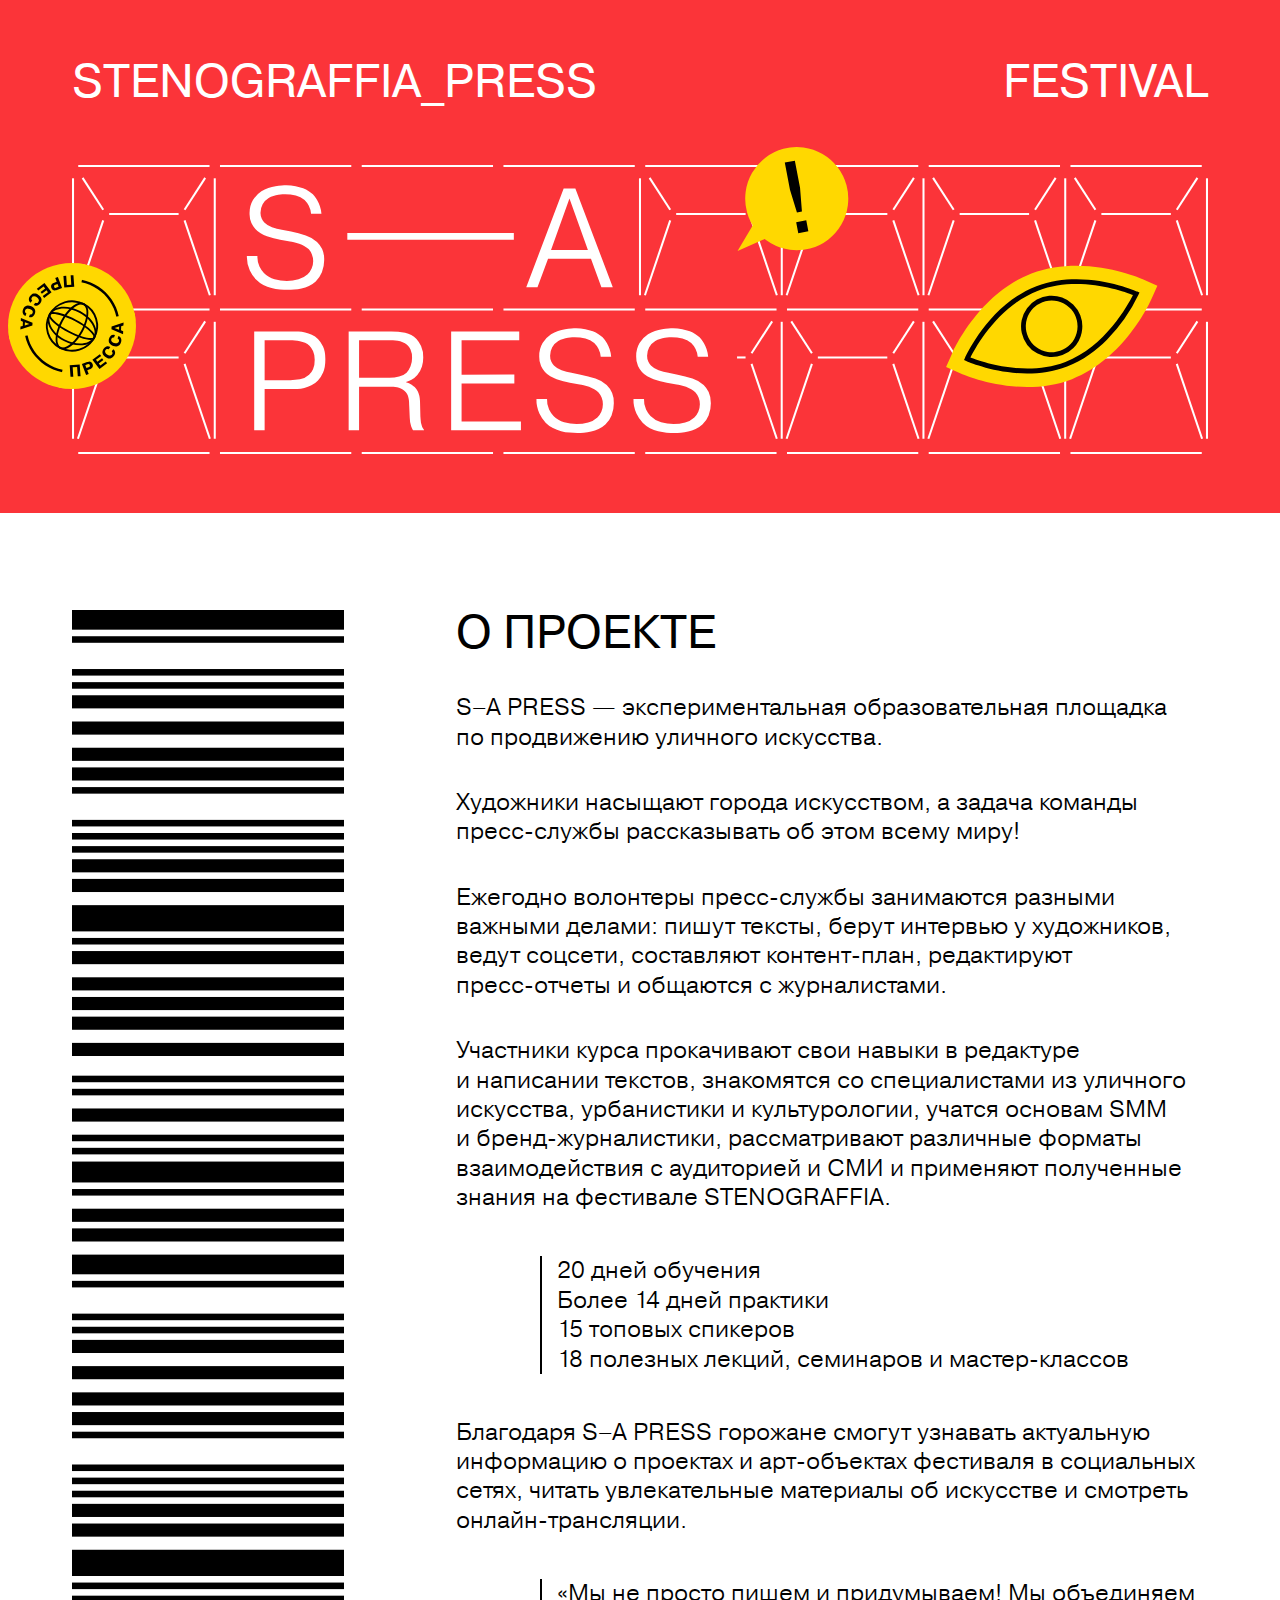
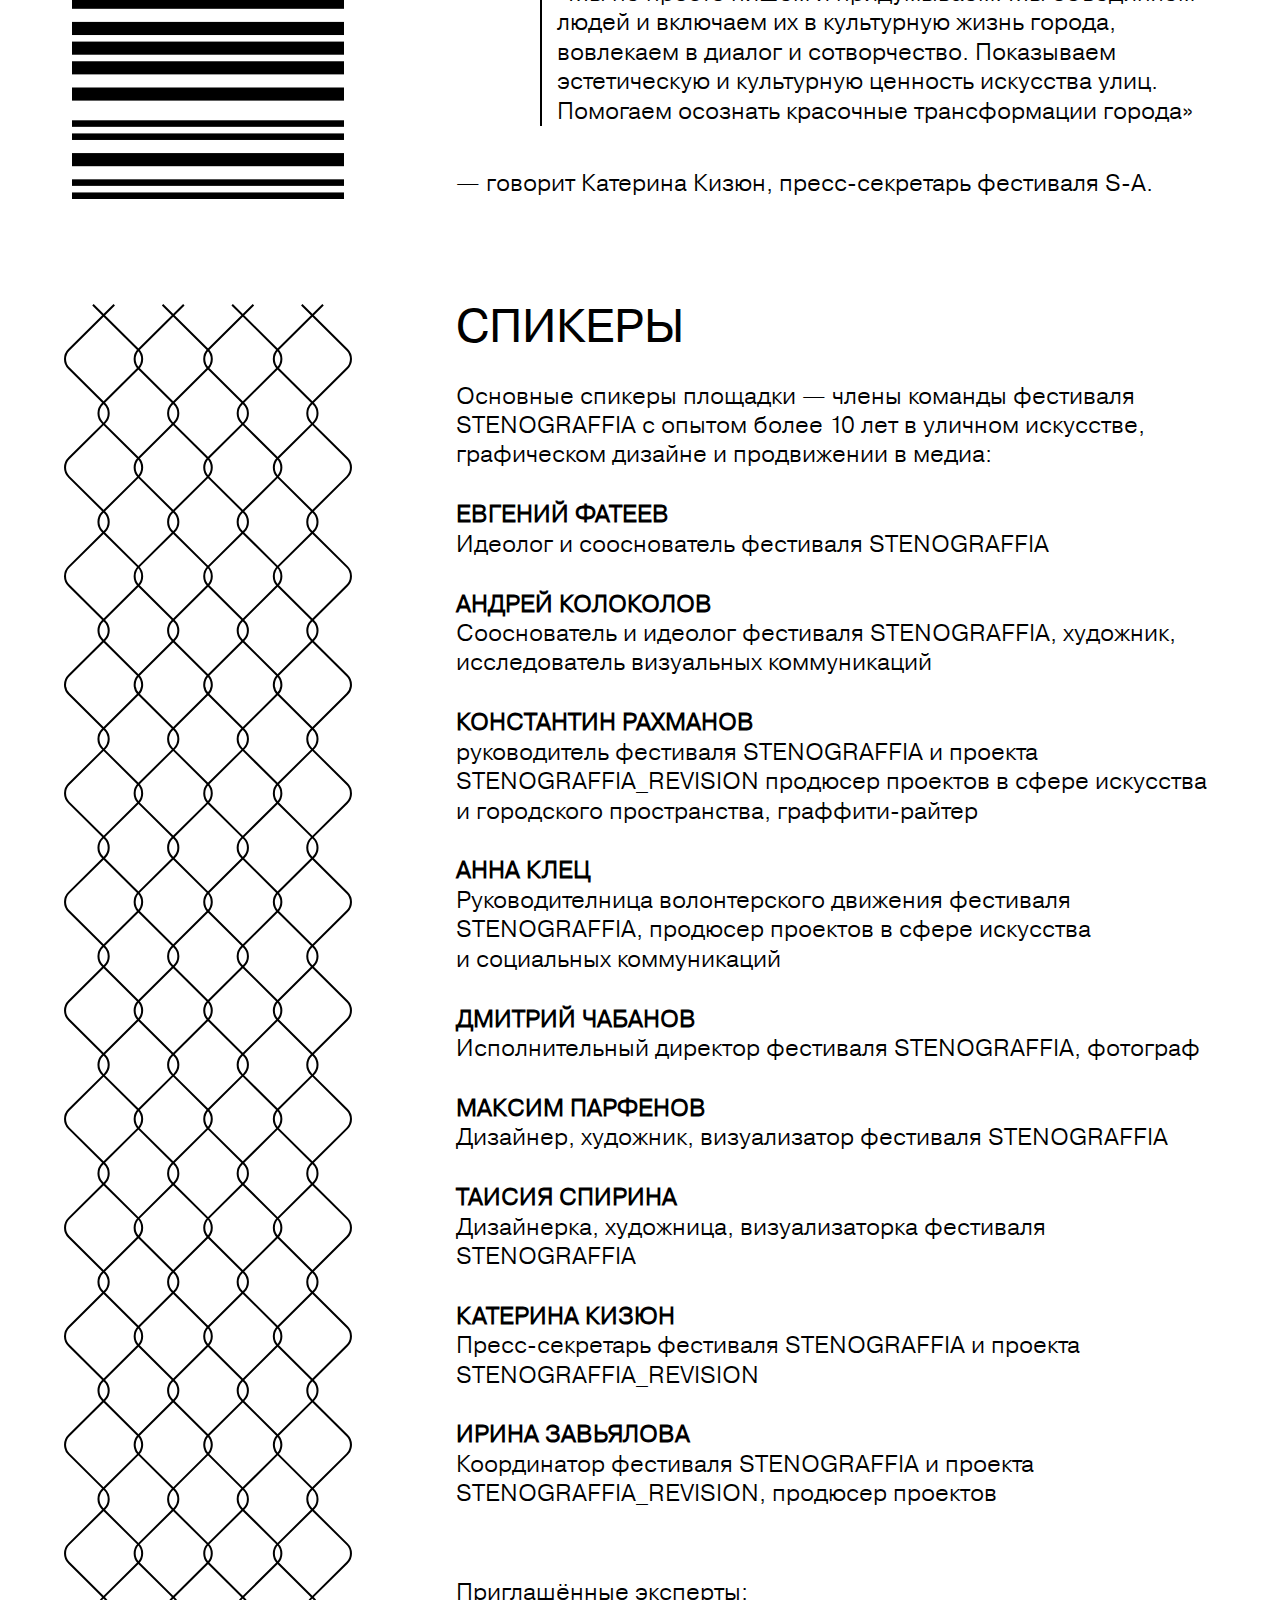
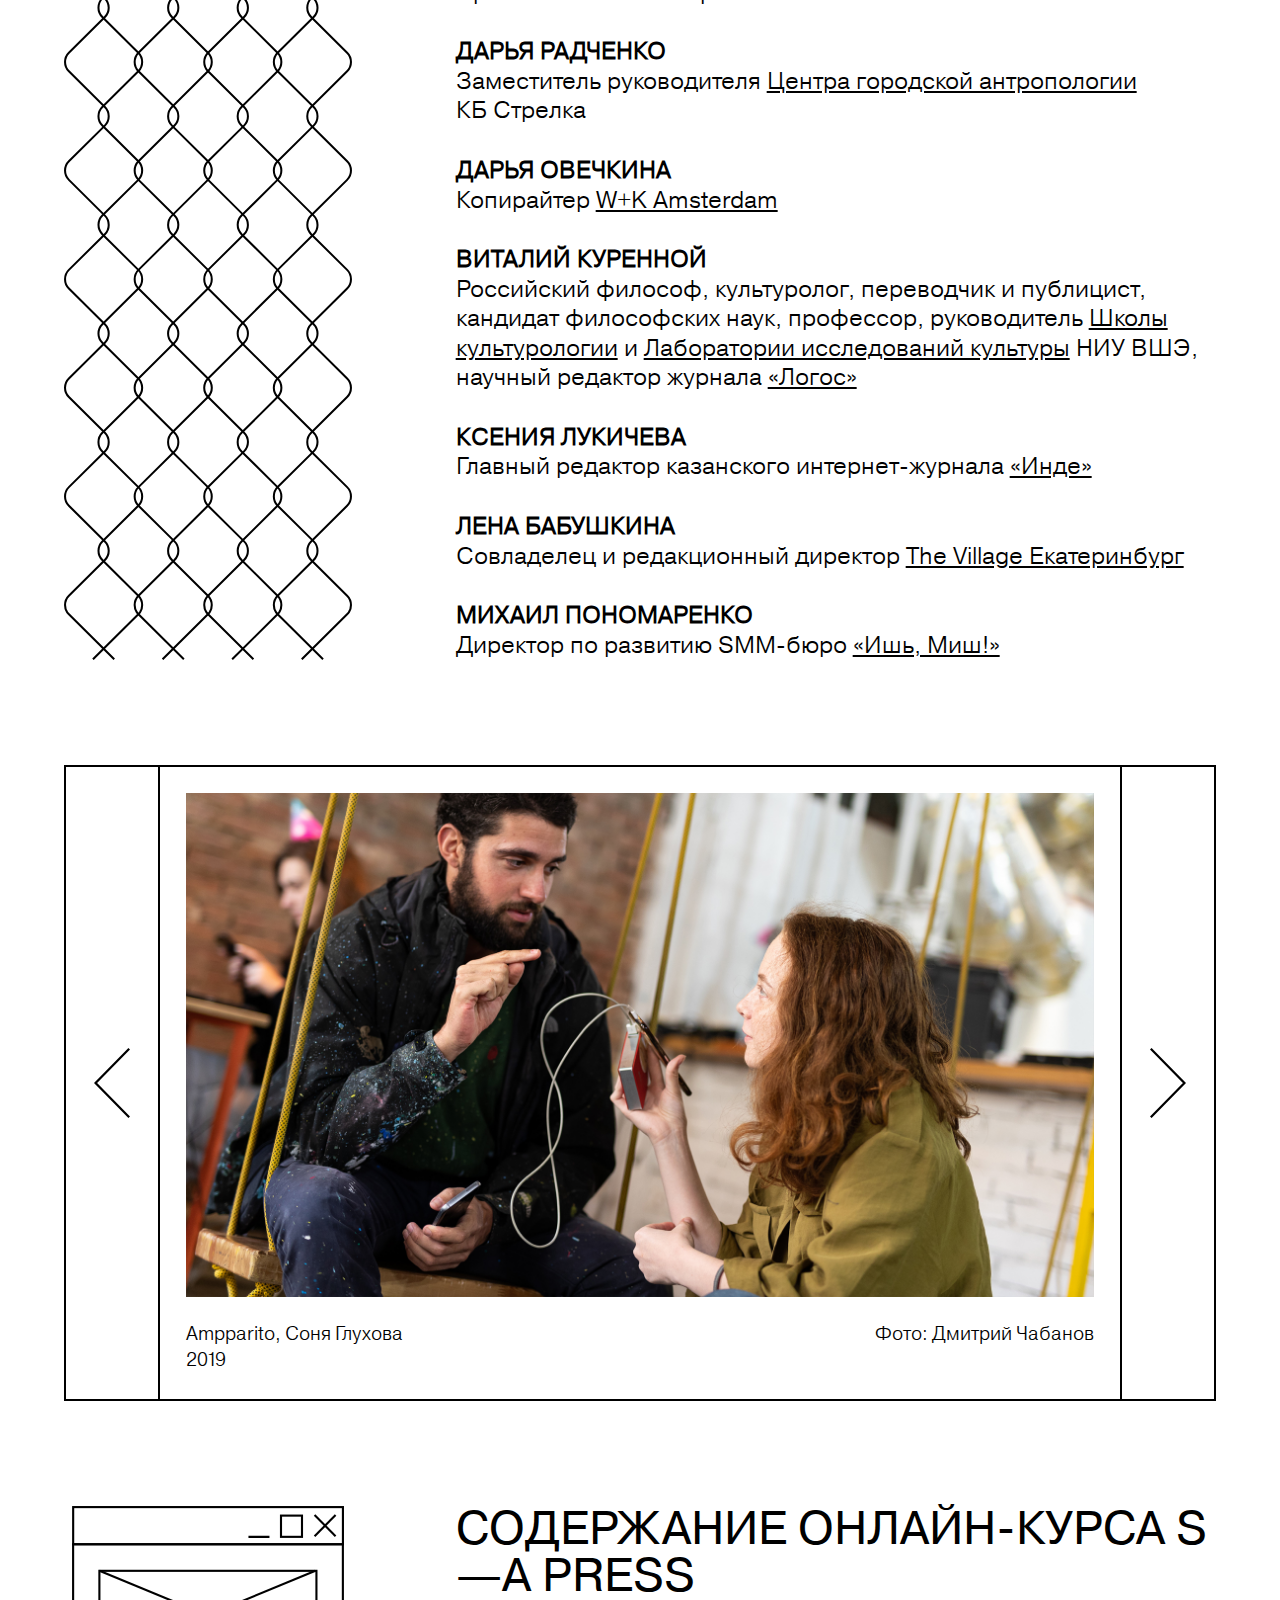
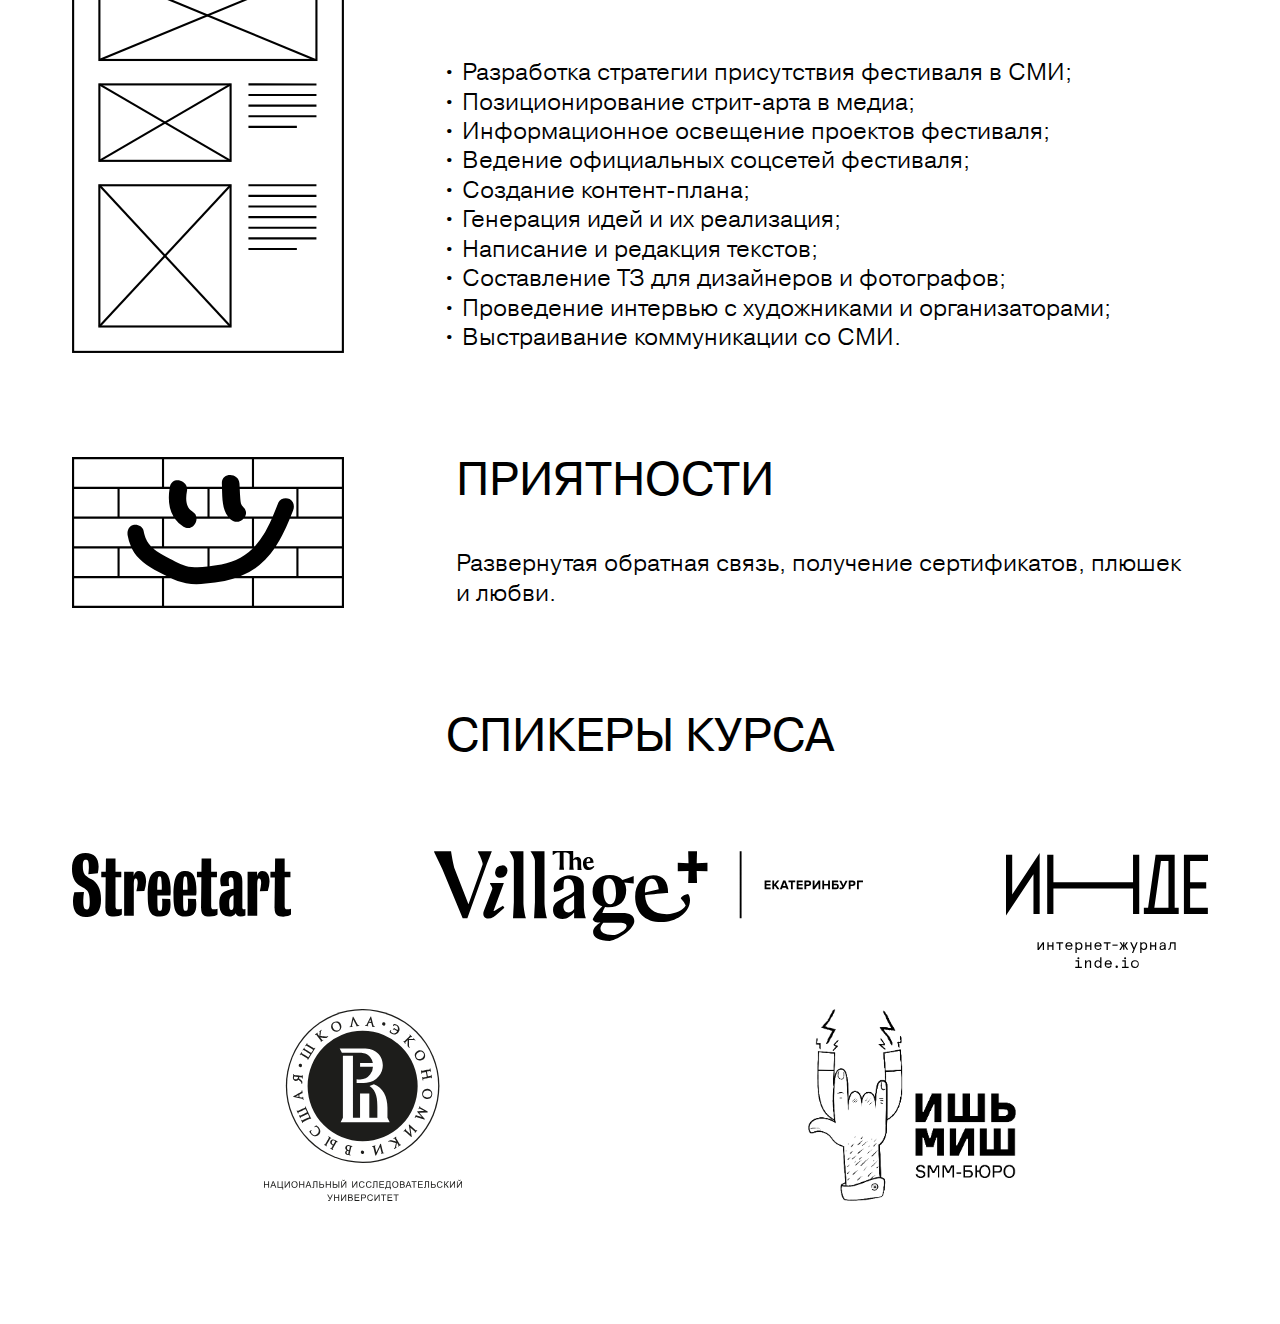
==== commit 9a987c54: "рабиц" ====
--- a/press/index.html
+++ b/press/index.html
@@ -23,18 +23,18 @@
 				<div class="col-1"></div>
 				<div class="col-8">
 					<h2>О проекте</h2>
-					<p><nobr>S-A</nobr> PRESS&nbsp;&mdash; экспериментальная образовательная площадка по&nbsp;продвижению уличного искусства.</p>
+					<p><nobr>S–A</nobr> PRESS&nbsp;&mdash; экспериментальная образовательная площадка по&nbsp;продвижению уличного искусства.</p>
 					<p>Художники насыщают города искусством, а&nbsp;задача команды <nobr>пресс-службы</nobr> рассказывать об&nbsp;этом всему миру!</p>
 					<p>Ежегодно волонтеры <nobr>пресс-службы</nobr> занимаются разными важными делами: пишут тексты, берут интервью у&nbsp;художников, ведут соцсети, составляют <nobr>контент-план</nobr>, редактируют <nobr>пресс-отчеты</nobr> и&nbsp;общаются с&nbsp;журналистами.</p>
 					<p>Участники курса прокачивают свои навыки в&nbsp;редактуре и&nbsp;написании текстов, знакомятся со&nbsp;специалистами из&nbsp;уличного искусства, урбанистики и&nbsp;культурологии, учатся основам SMM и&nbsp;<nobr>бренд-журналистики</nobr>, рассматривают различные форматы взаимодействия с&nbsp;аудиторией и&nbsp;СМИ и&nbsp;применяют полученные знания на&nbsp;фестивале STENOGRAFFIA.</p>
 					<div class="row-small"><div class="col-sm-1" style="border-right: 0.2vw solid black;"></div><div class="col-sm-7"><p>20 дней обучения<br />Более 14 дней практики<br />15 топовых спикеров<br />18 полезных лекций, семинаров и&nbsp;<nobr>мастер-классов</nobr></p></div></div>
-					<p>Благодаря <nobr>S—A</nobr> PRESS горожане смогут узнавать актуальную информацию о&nbsp;проектах и&nbsp;<nobr>арт-объектах</nobr> фестиваля в&nbsp;социальных сетях, читать увлекательные материалы об&nbsp;искусстве и&nbsp;смотреть <nobr>онлайн-трансляции</nobr>.</p>
+					<p>Благодаря <nobr>S–A</nobr> PRESS горожане смогут узнавать актуальную информацию о&nbsp;проектах и&nbsp;<nobr>арт-объектах</nobr> фестиваля в&nbsp;социальных сетях, читать увлекательные материалы об&nbsp;искусстве и&nbsp;смотреть <nobr>онлайн-трансляции</nobr>.</p>
 					<div class="row-small"><div class="col-sm-1" style="border-right: 0.2vw solid black;"></div><div class="col-sm-7"><p>&laquo;Мы&nbsp;не&nbsp;просто пишем и&nbsp;придумываем! Мы&nbsp;объединяем людей и&nbsp;включаем их&nbsp;в&nbsp;культурную жизнь города, вовлекаем в&nbsp;диалог и&nbsp;сотворчество. Показываем эстетическую и&nbsp;культурную ценность искусства улиц. Помогаем осознать красочные трансформации города&raquo;</p></div></div>
 					<p>&mdash;&nbsp;говорит Катерина Кизюн, <nobr>пресс-секретарь</nobr> фестиваля <nobr>S-A</nobr>.</p>
 				</div>
 			</div>
 			<div class="row people-row">
-				<div class="col-3"><img src="./img/rabitz.svg" width="104%" style="margin-left:-2%"></div>
+				<div class="col-3"><img src="./img/rabitz.svg" style="margin-left:-0.6vw; width: calc(100% + 1.2vw);"></div>
 				<div class="col-1"></div>
 				<div class="col-8">
 					<h2>Спикеры</h2>
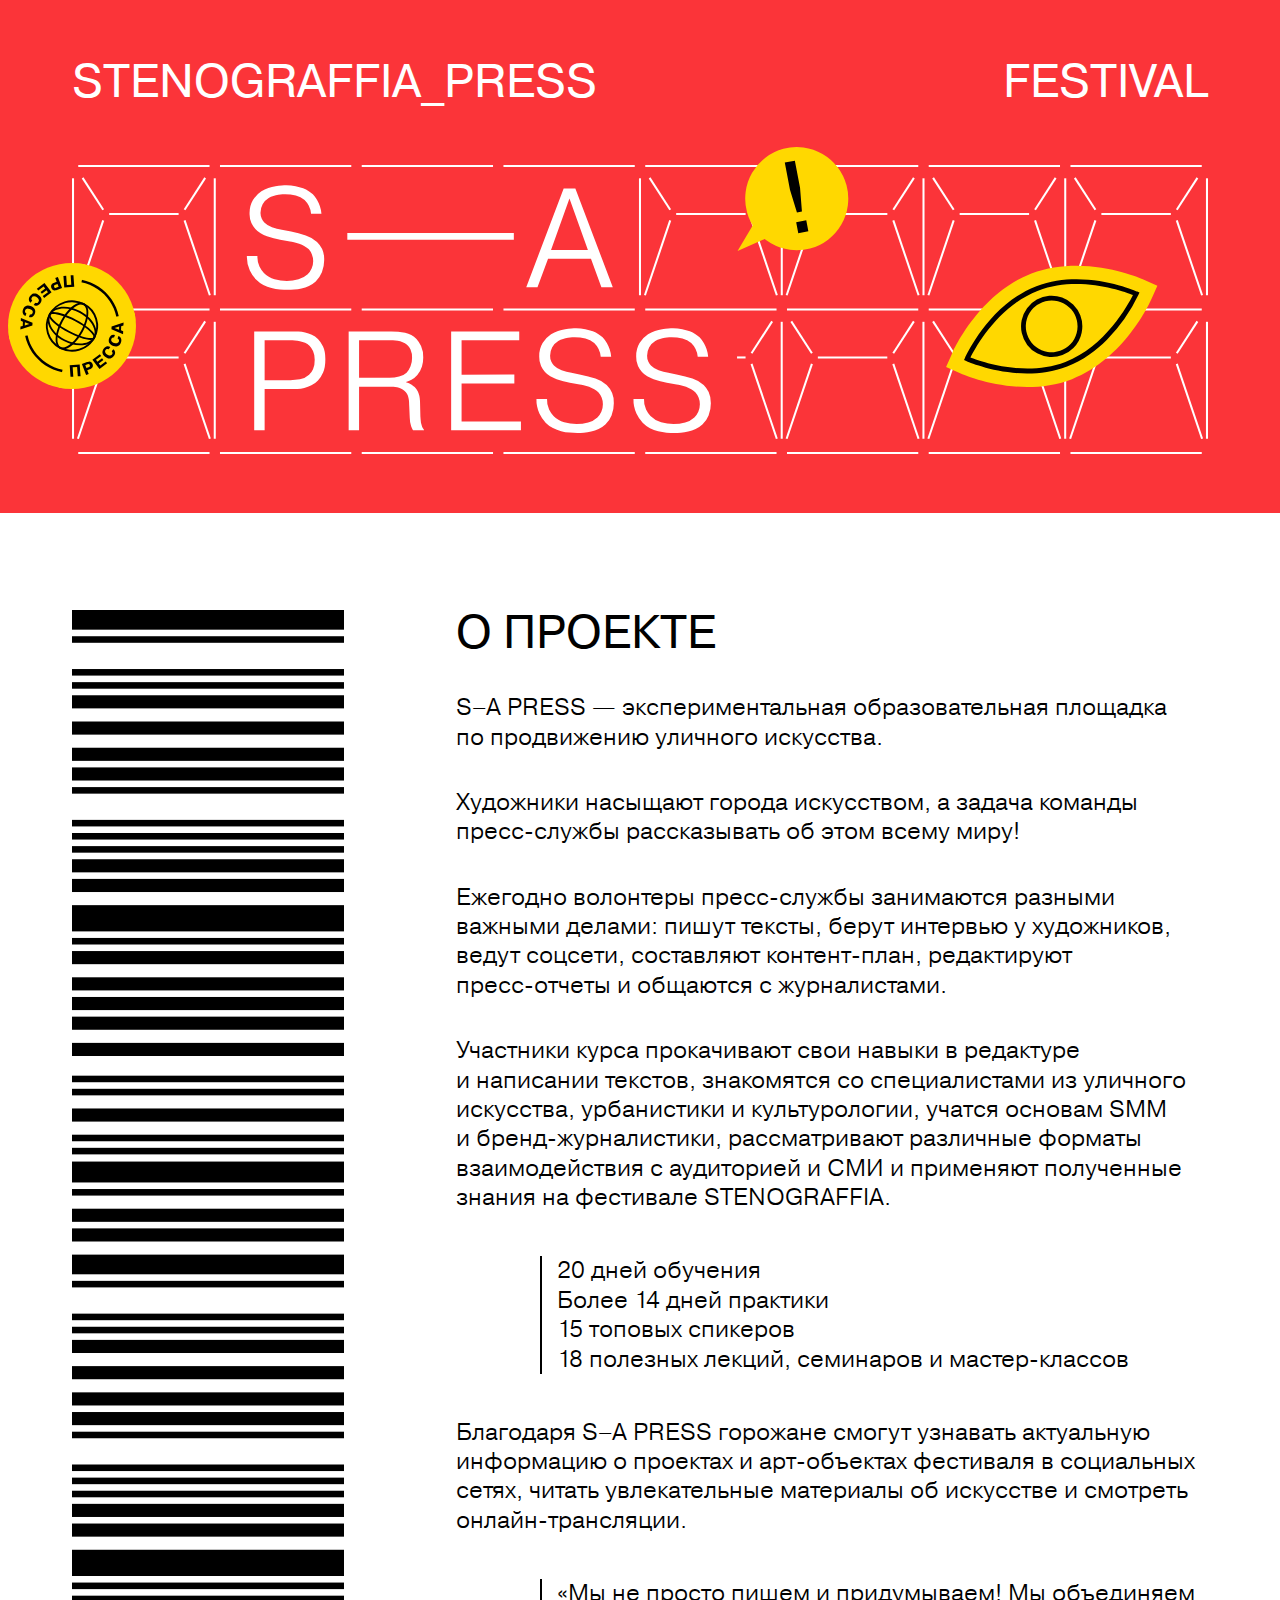
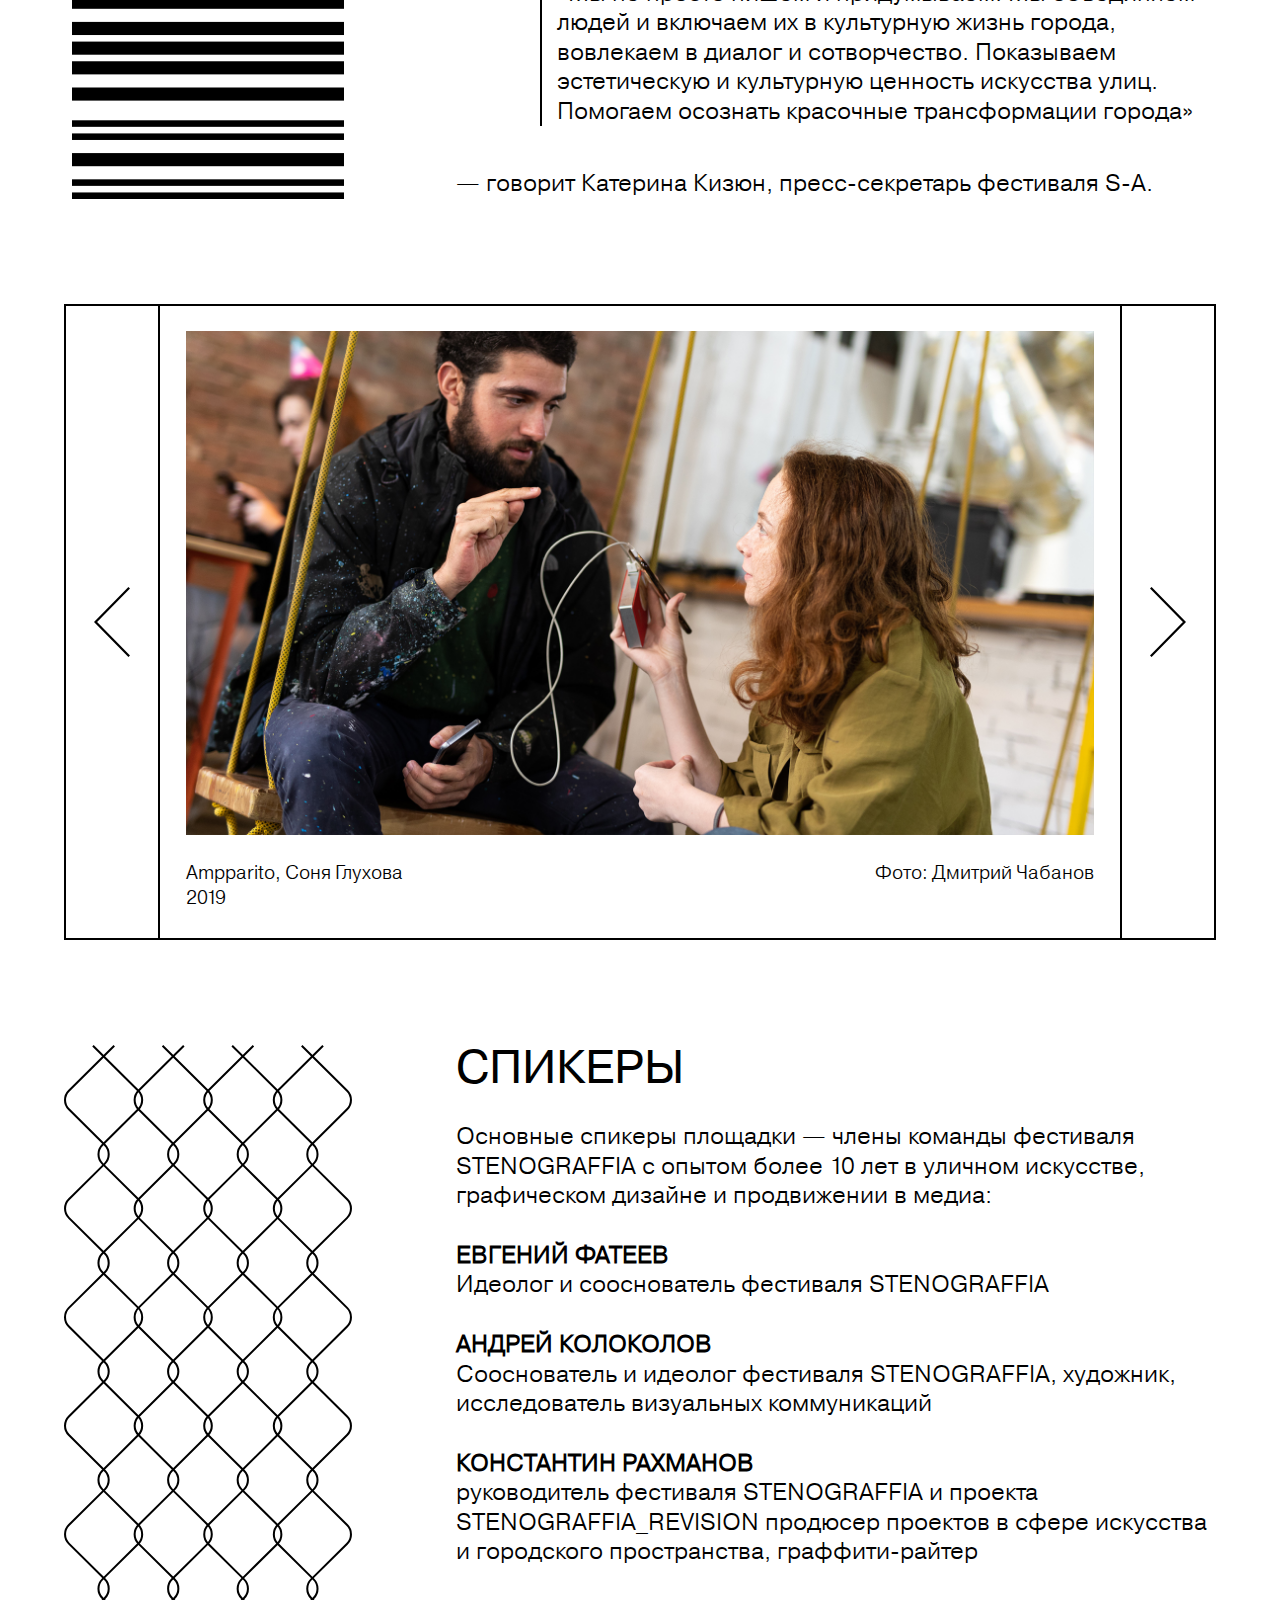
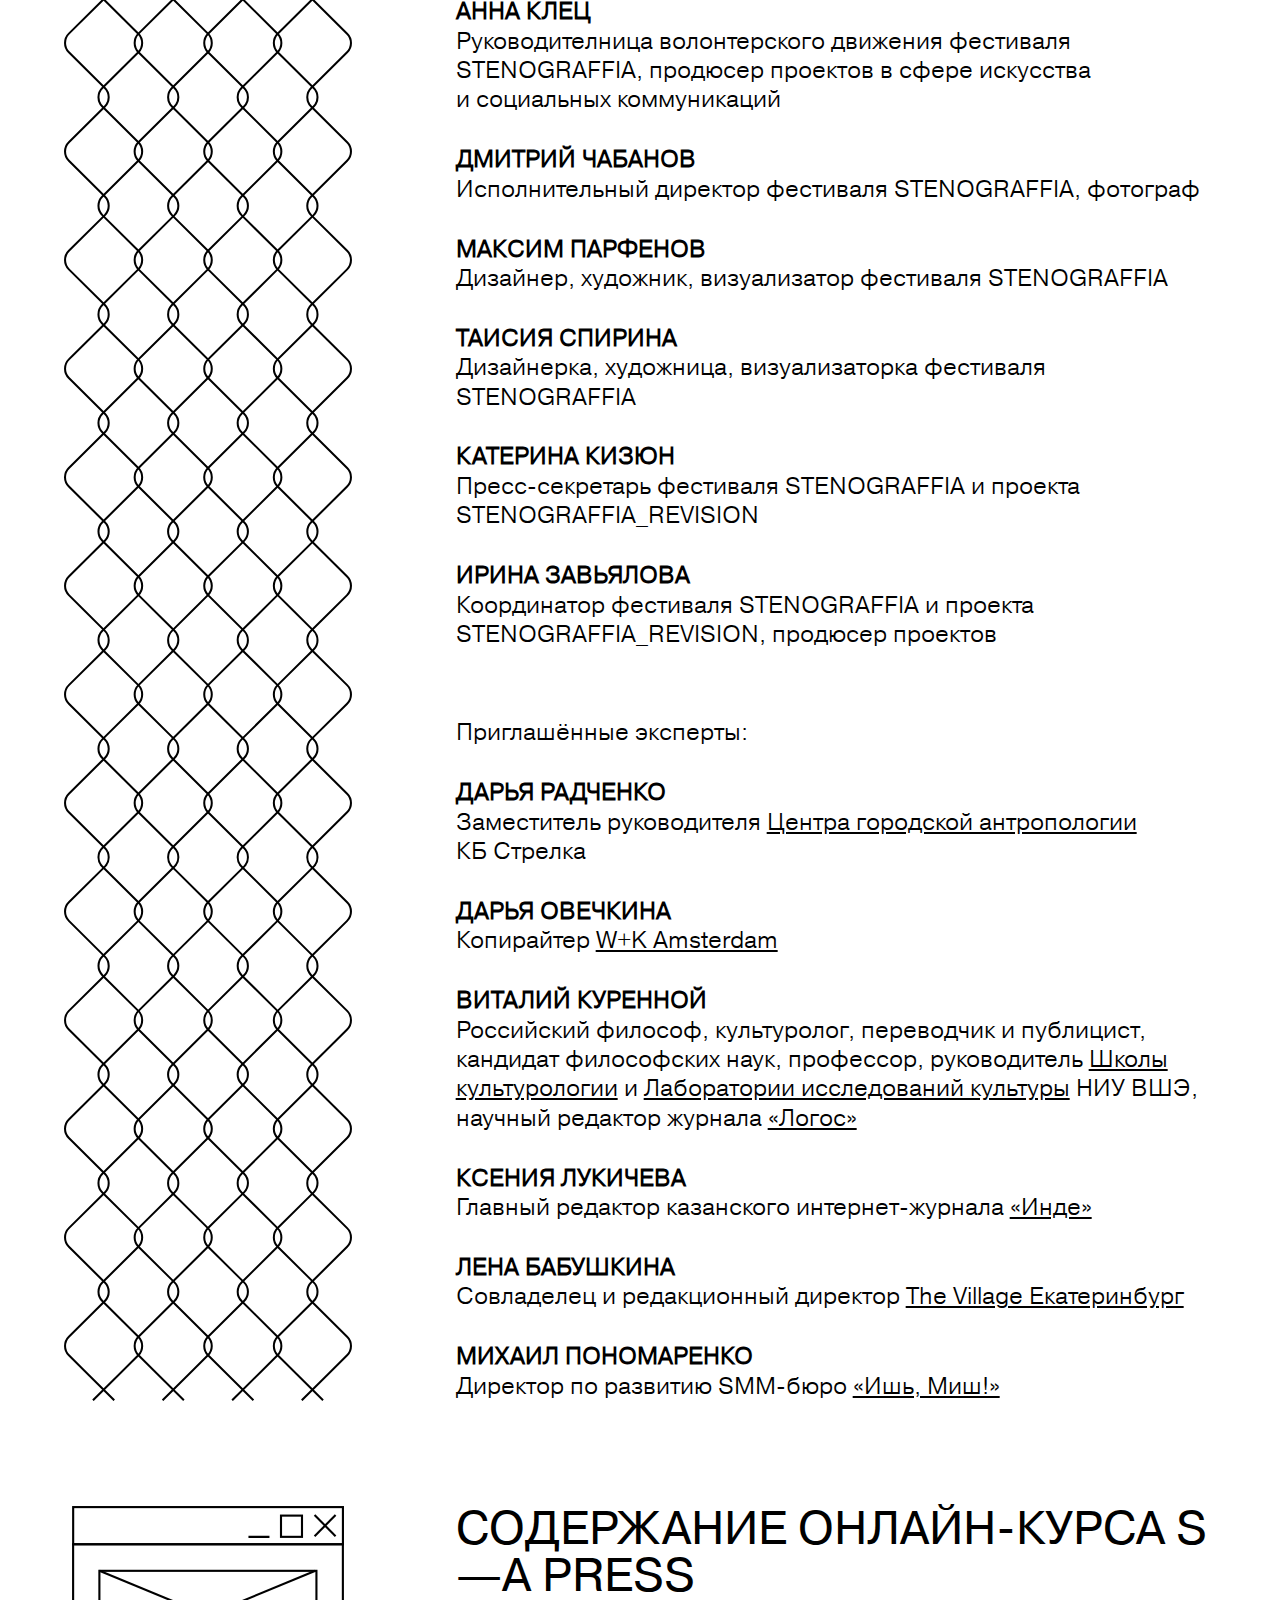
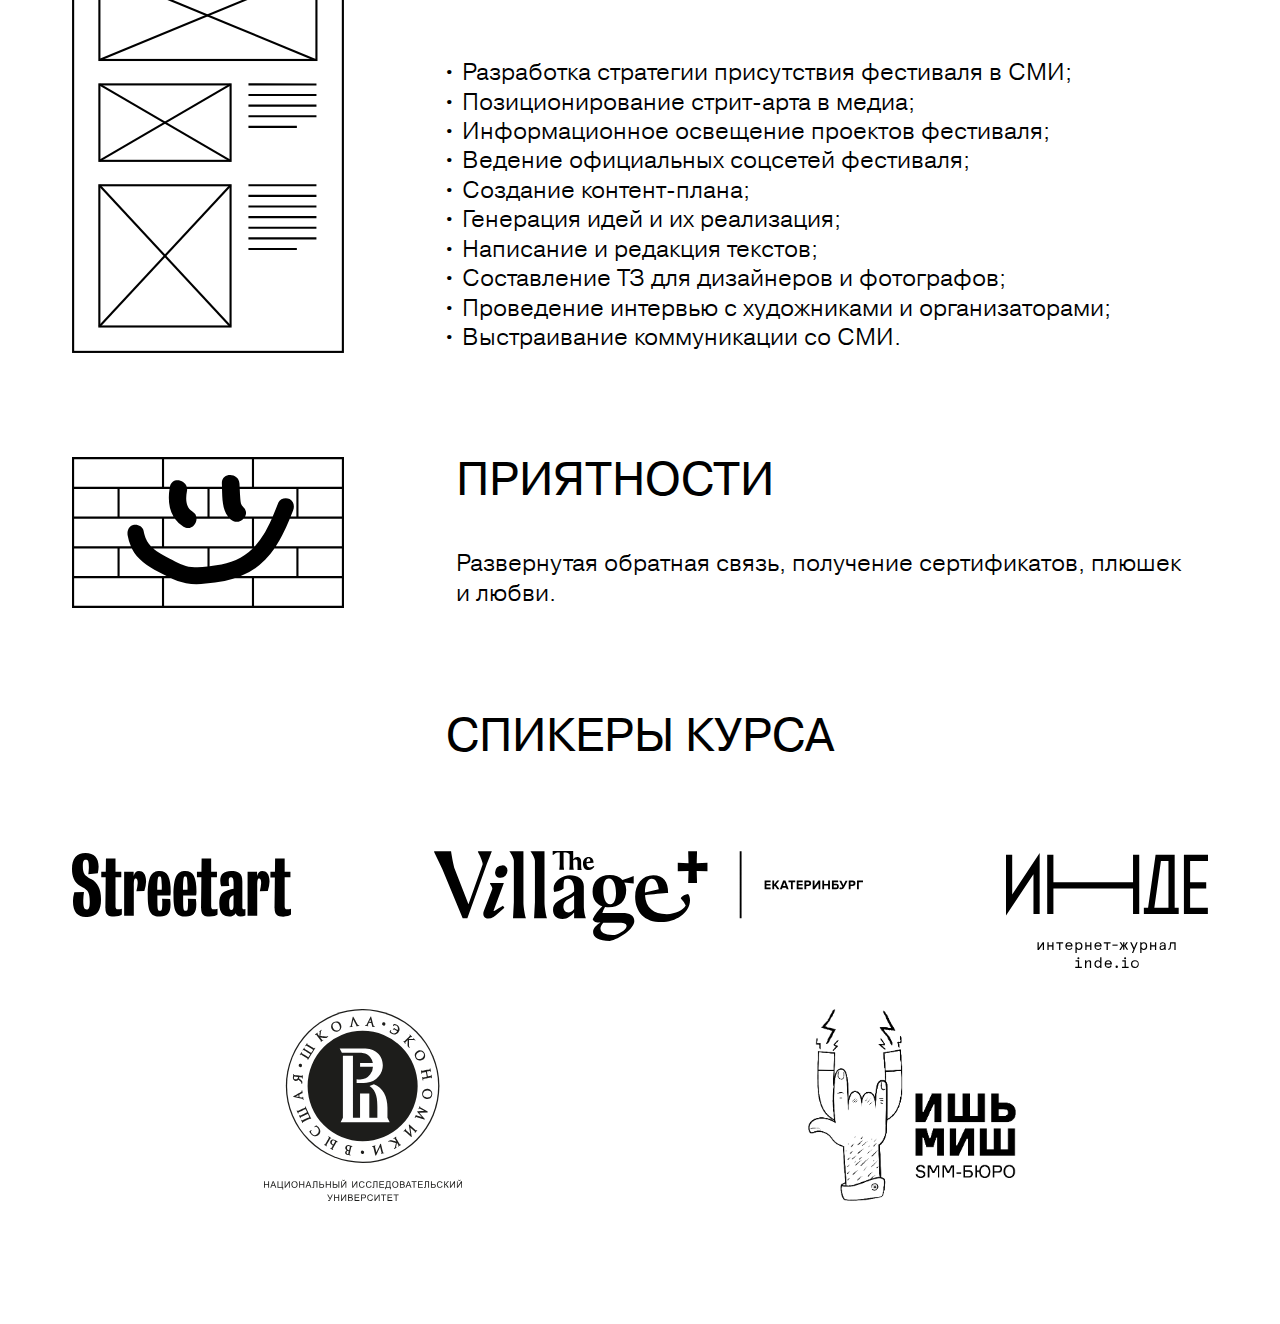
==== commit 5314397d: "рабиц" ====
--- a/press/index.html
+++ b/press/index.html
@@ -33,6 +33,14 @@
 					<p>&mdash;&nbsp;говорит Катерина Кизюн, <nobr>пресс-секретарь</nobr> фестиваля <nobr>S-A</nobr>.</p>
 				</div>
 			</div>
+			<div class="row gallery-row">
+				<div class="col-1 button" id="lb" onclick="showPhoto(11);"><img src="./img/left.svg" width="40%"></div>
+				<div class="col-10 gallery"><div class="gallery-slider"><img id="photo-link" src="./img/photo/1.jpg" width="100%">
+					<div class="gallery-expl row-g"><div class="col-g-7" id="expl-name">Rainessence: Стена ангелов<br>2019</div><div class=" col-g-3 alright" id="expl-author">Фото: Максим Лоскутов</div></div>
+				</div>
+			</div>
+			<div class="col-1 button" id="rb" onclick="showPhoto(2);"><img src="./img/right.svg" width="40%"></div>
+		</div>
 			<div class="row people-row">
 				<div class="col-3"><img src="./img/rabitz.svg" style="margin-left:-0.6vw; width: calc(100% + 1.2vw);"></div>
 				<div class="col-1"></div>
@@ -57,14 +65,7 @@
 					<p><span class="name">Михаил Пономаренко</span><br />Директор по&nbsp;развитию <nobr>SMM-бюро</nobr> <a href="https://ishmish.ru/">&laquo;Ишь, Миш!&raquo;</a></p>
 				</div>
 			</div>
-			<div class="row gallery-row">
-				<div class="col-1 button" id="lb" onclick="showPhoto(11);"><img src="./img/left.svg" width="40%"></div>
-				<div class="col-10 gallery"><div class="gallery-slider"><img id="photo-link" src="./img/photo/1.jpg" width="100%">
-					<div class="gallery-expl row-g"><div class="col-g-7" id="expl-name">Rainessence: Стена ангелов<br>2019</div><div class=" col-g-3 alright" id="expl-author">Фото: Максим Лоскутов</div></div>
-				</div>
-			</div>
-			<div class="col-1 button" id="rb" onclick="showPhoto(2);"><img src="./img/right.svg" width="40%"></div>
-		</div>
+			
 		<div class="row toc-row">
 			<div class="col-3"><img src="./img/window.svg" width="100%"></div>
 			<div class="col-1"></div>
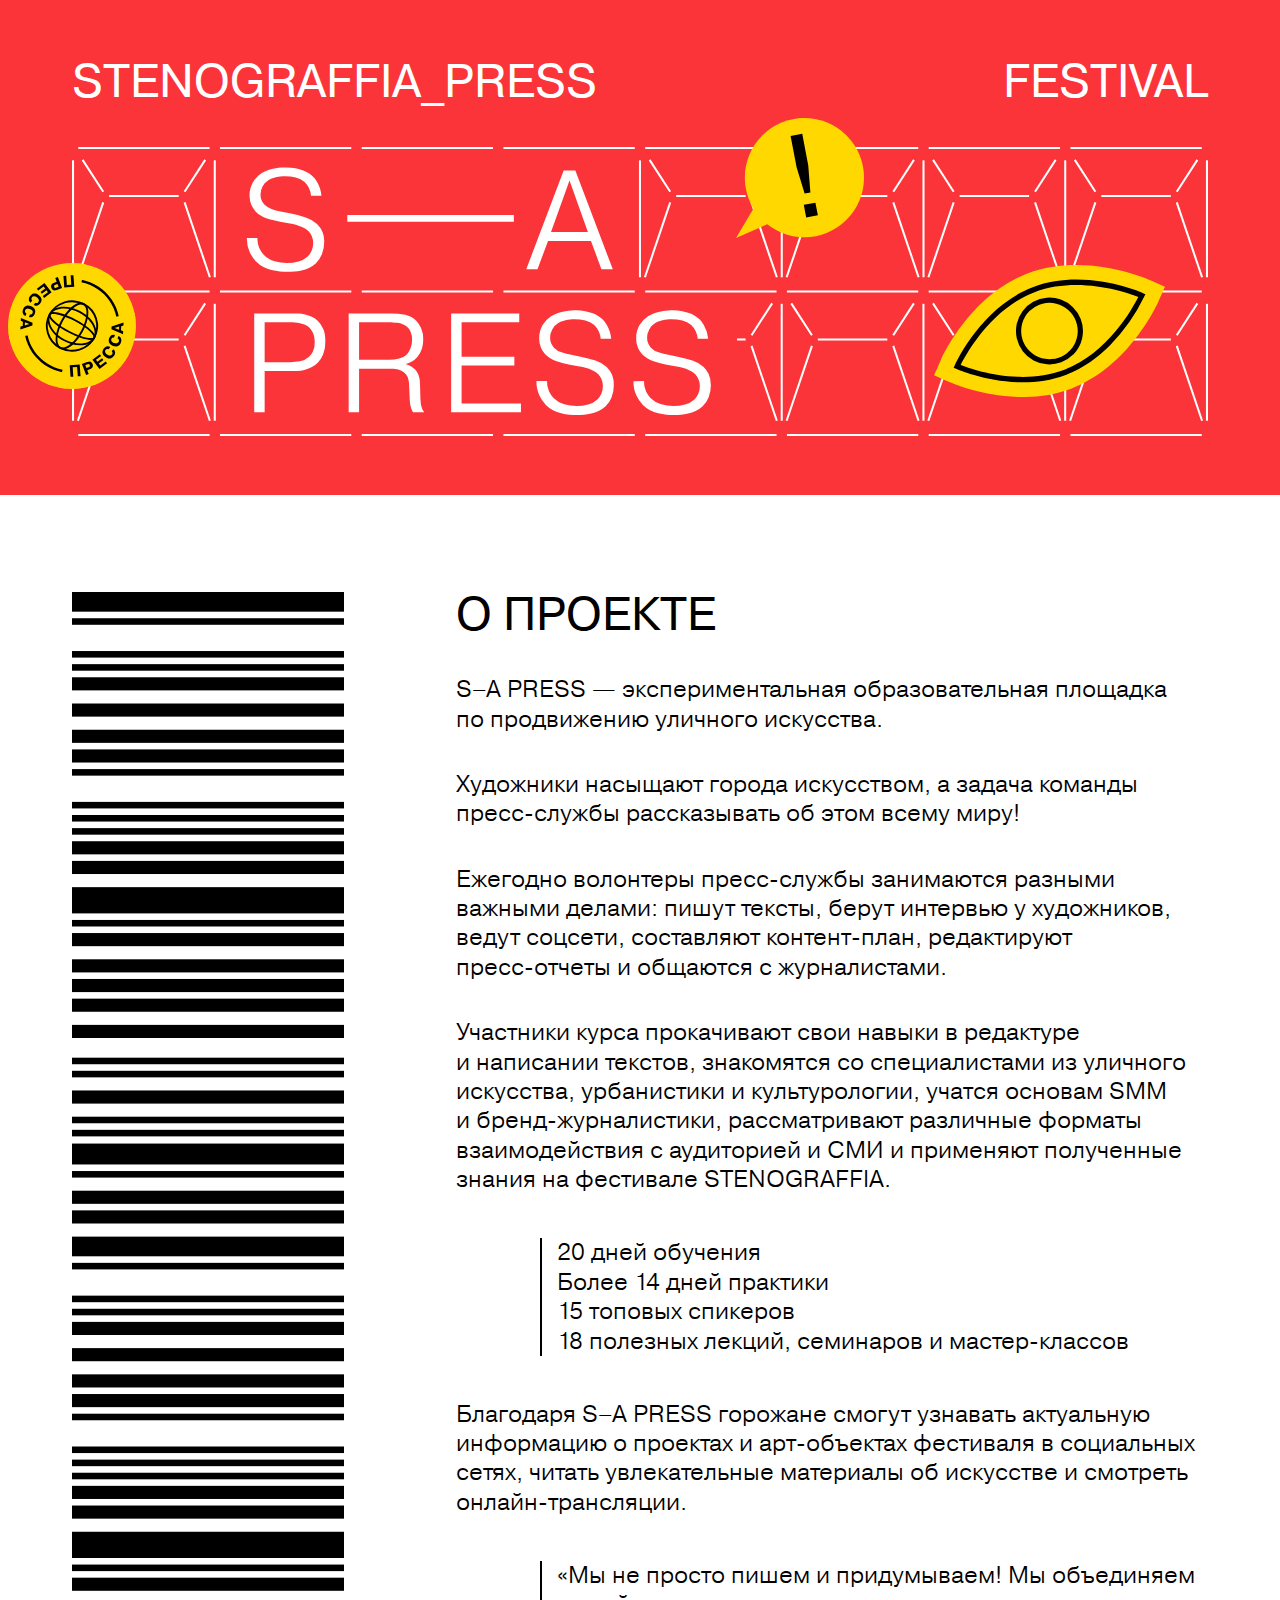
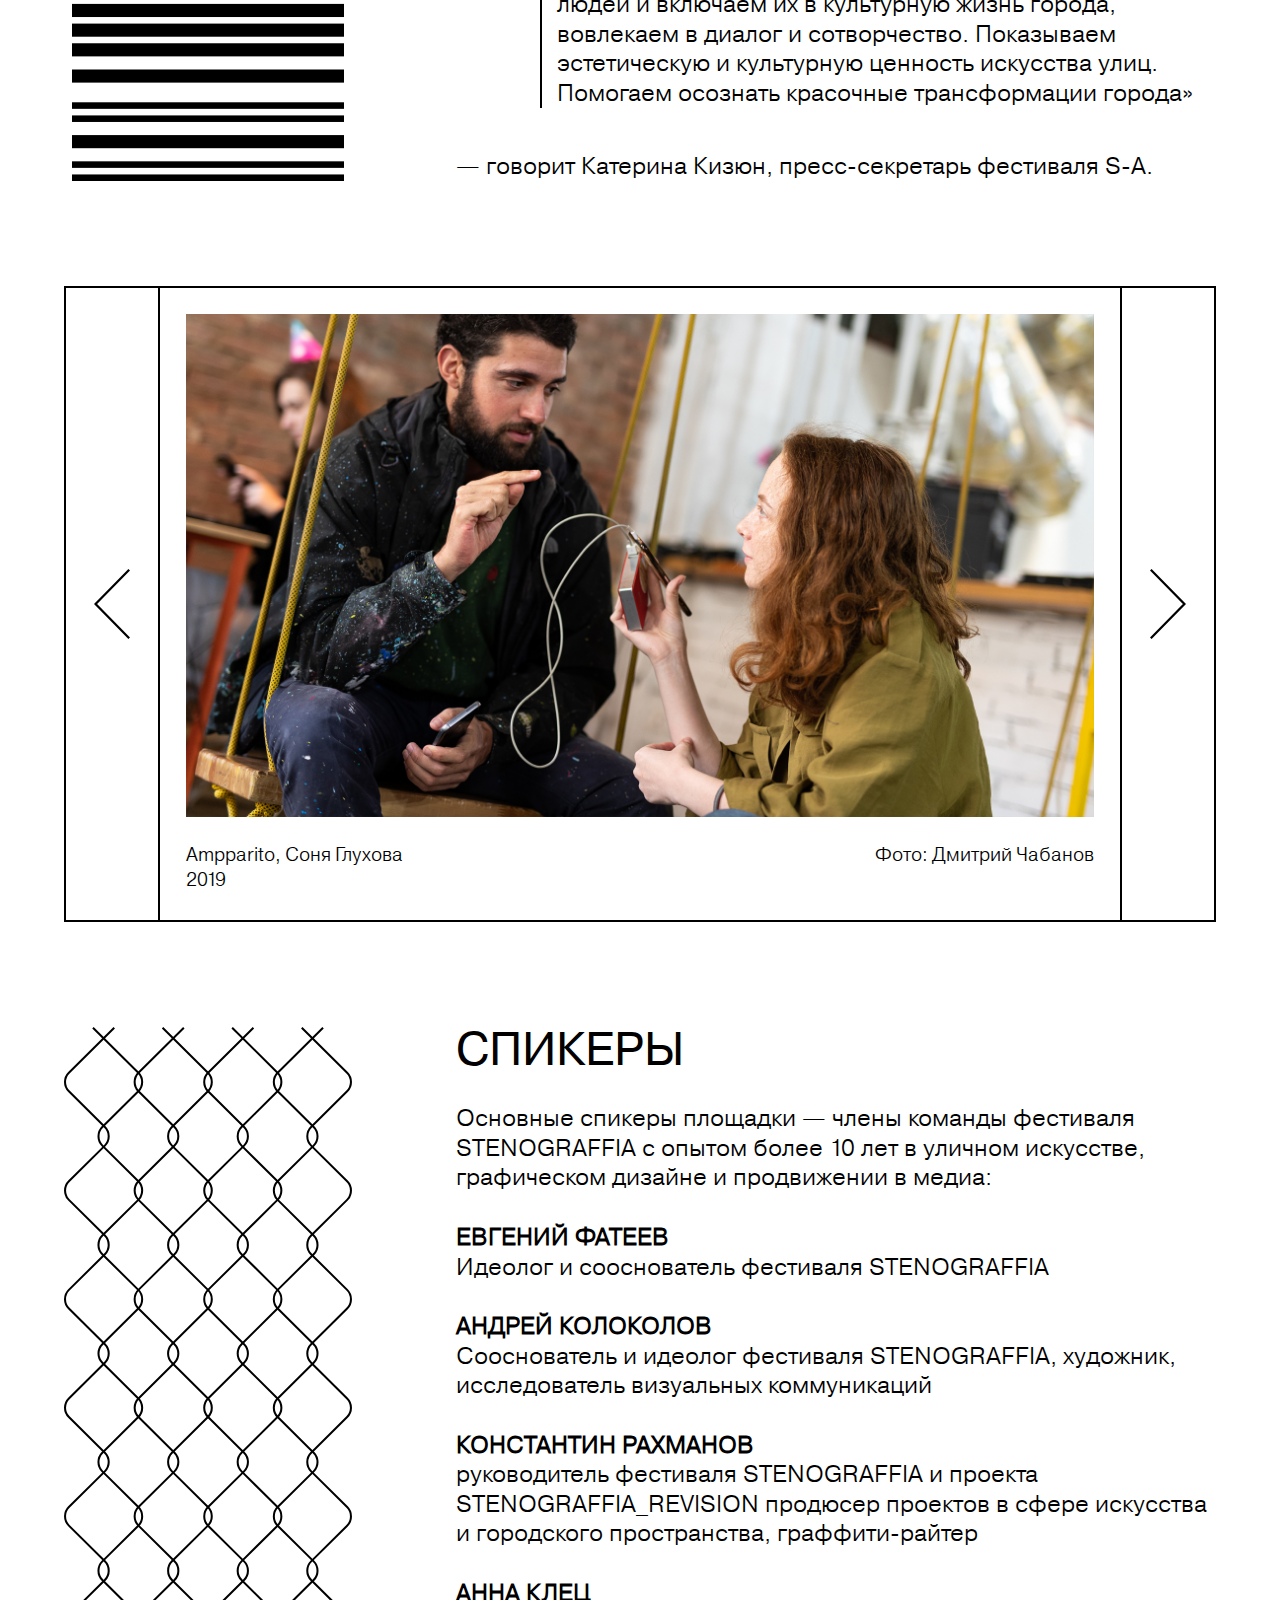
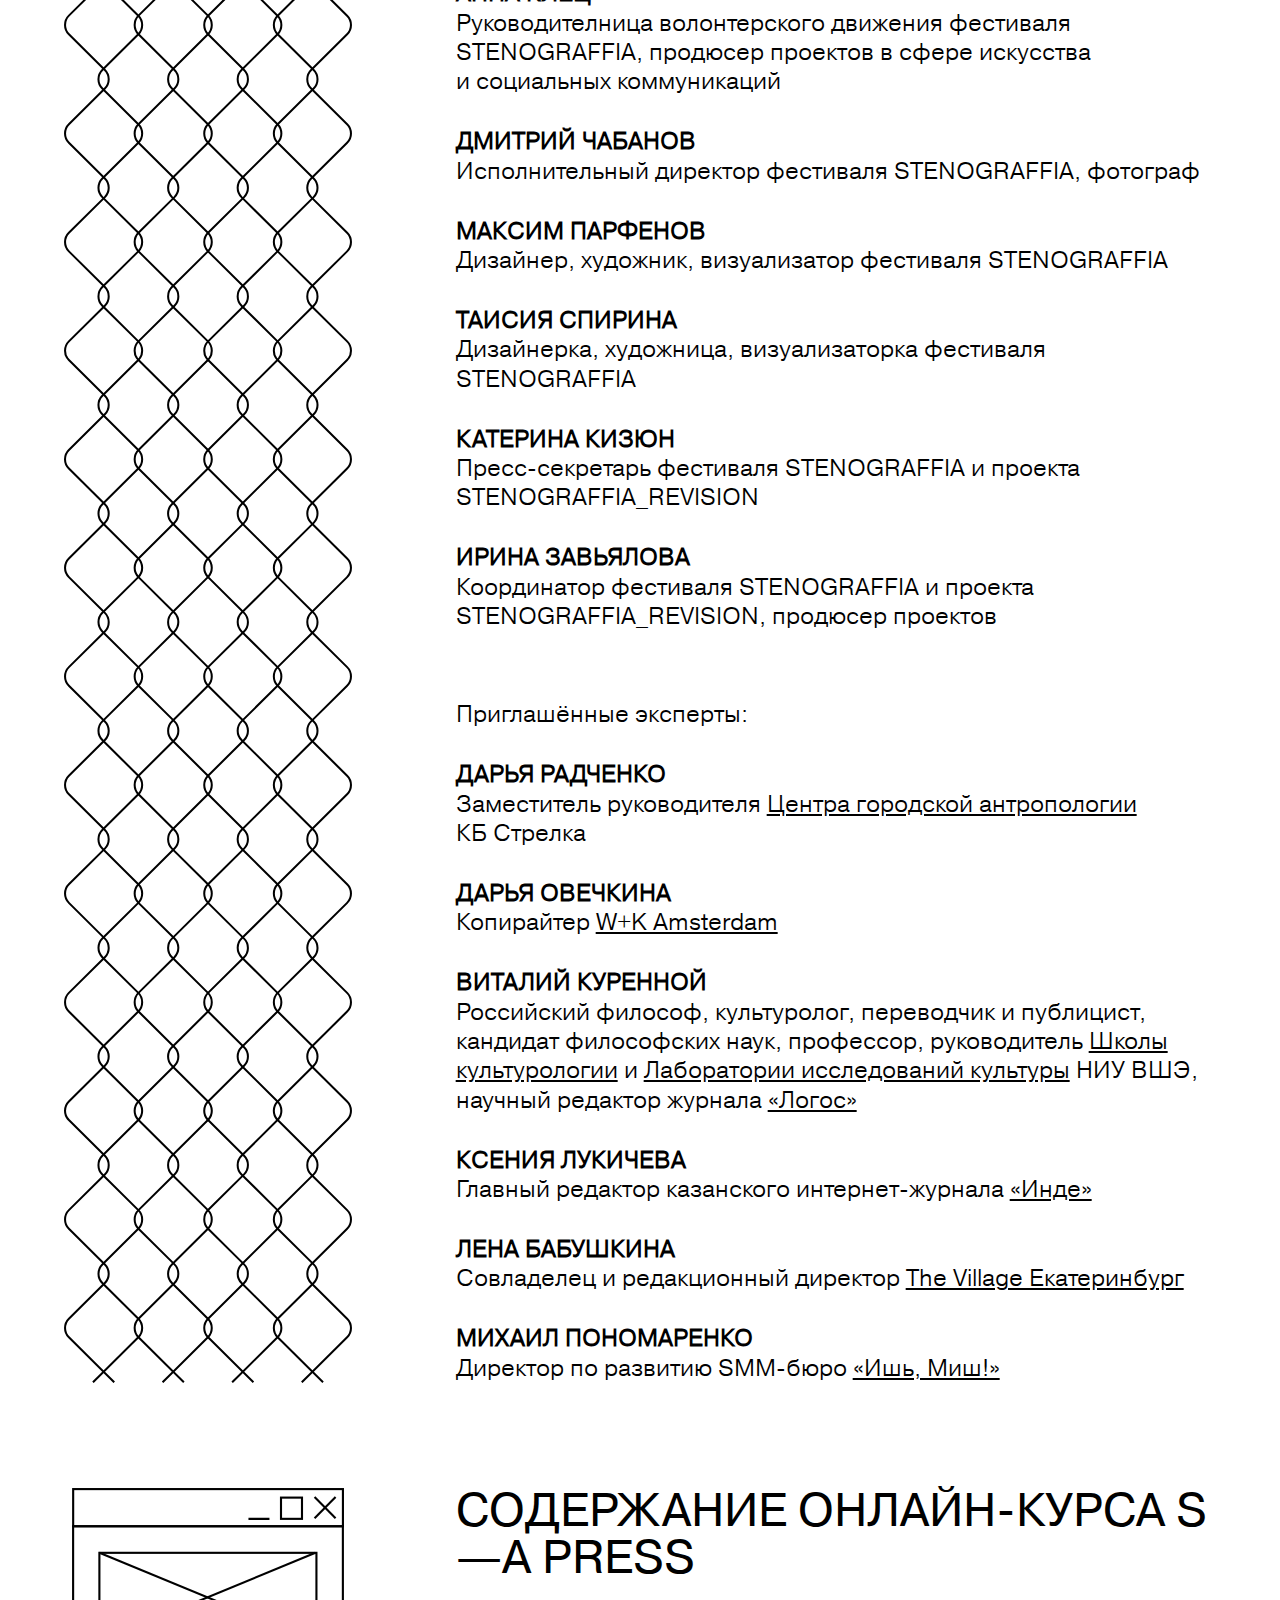
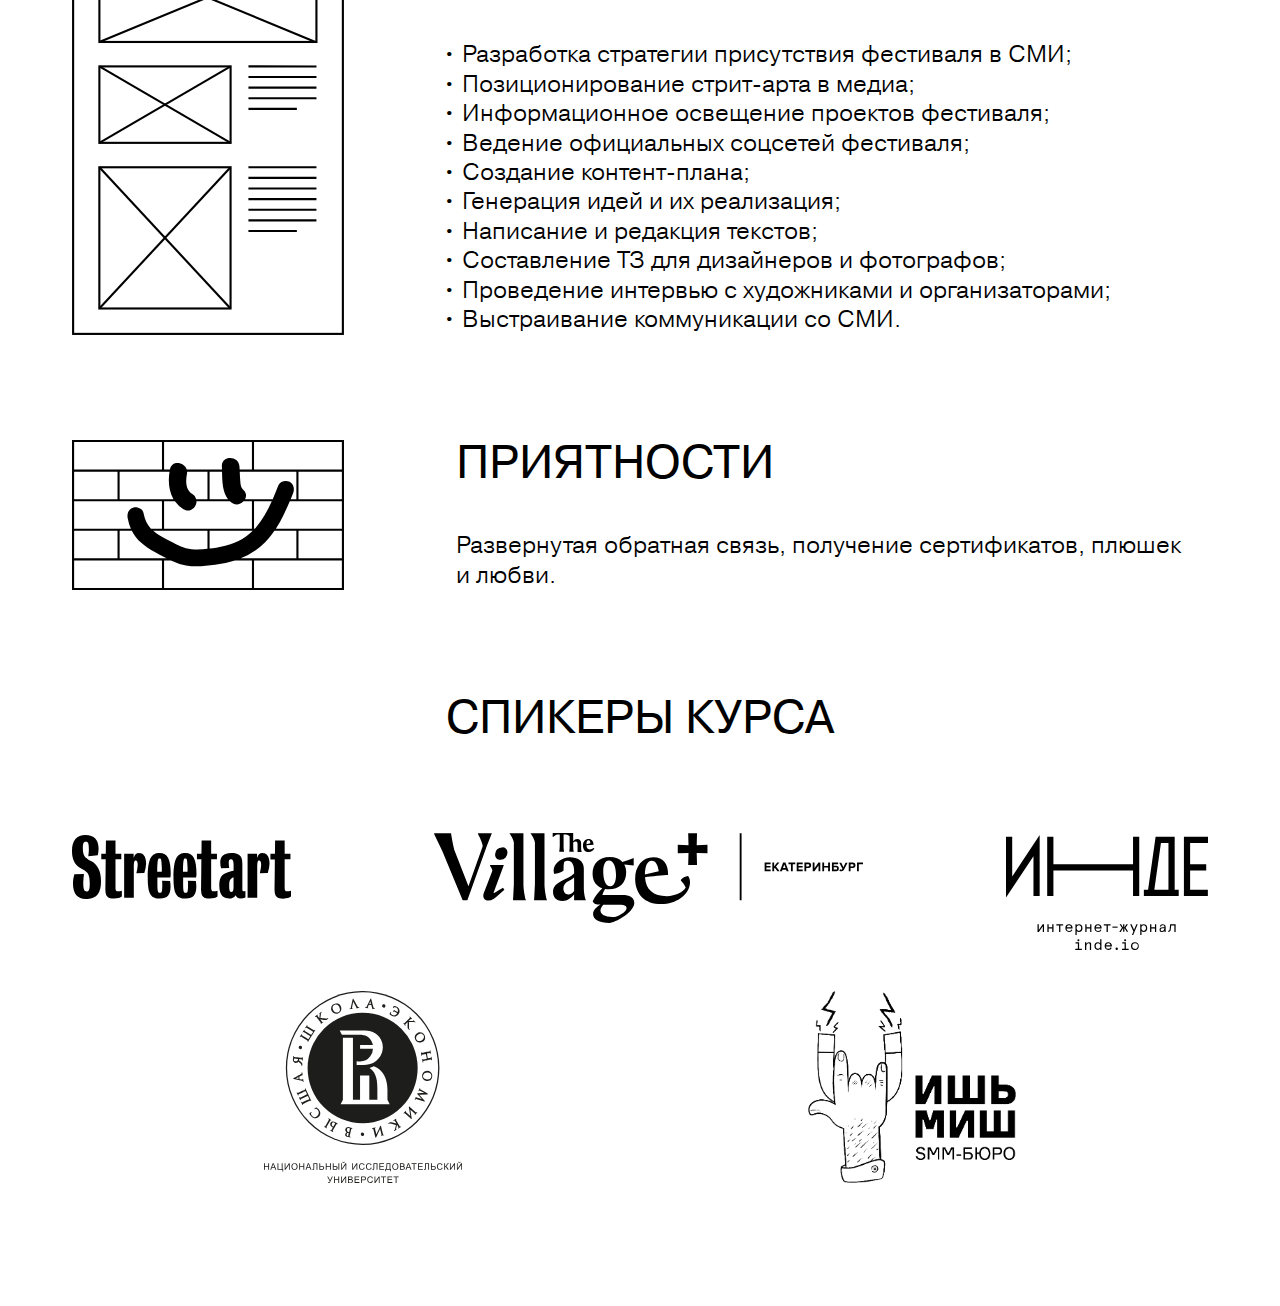
==== commit 44ac025b: "header" ====
--- a/press/index.html
+++ b/press/index.html
@@ -12,7 +12,7 @@
 					<div class="col-7"><span class="header">STENOGRAFFIA_PRESS</span></div>
 					<div class="col-5 alright"><span class="header"><a href="/">FESTIVAL</a><!-- <a href="http://fond.stenograffia.ru/">REVISION</a>--></span></div>
 				</div>
-				<div class="row">
+				<div class="row excl"><div class="eye"></div>
 					<div class="col-12 press-header"><img src="./img/header.svg" alt="S—A PRESS" width="100%"></div>
 				</div>
 			</div>
--- a/press/styles.css
+++ b/press/styles.css
@@ -597,6 +597,35 @@
   margin-left: -5vw;
 }
 
+.excl::before {
+  position: absolute;
+  content: "";
+  width: 10vw;
+  height: 10vw;
+  background-position: center;
+  background-repeat: no-repeat;
+  background-size: contain;
+  background-image: url(./img/excl.svg);
+  z-index: 3;
+  margin-top: -2vw;
+  margin-left: 52.5vw;
+}
+
+.eye::before {
+  position: absolute;
+  content: "";
+  width: 18vw;
+  height: 18vw;
+  background-position: center;
+  background-repeat: no-repeat;
+  background-size: contain;
+  background-image: url(./img/eye.svg);
+  z-index: 3;
+  margin-top: 6vw;
+  margin-left: 68vw;
+}
+
+
 .alright{
   text-align: right;
 }
@@ -714,7 +743,7 @@
 }
 
 .button {
-  border: 2px solid black;
+  border: 0.2vw solid black;
   display: flex;
   justify-content: center;
   margin-left: 0 !important;
@@ -732,8 +761,8 @@
 }
 
 .gallery {
-  border-top: 2px solid black;
-  border-bottom: 2px solid black;
+  border-top: 0.2vw solid black;
+  border-bottom: 0.2vw solid black;
 
   margin-left: 0 !important;
   margin-right: 0 !important;
@@ -784,14 +813,7 @@
   background: url("./img/photo/1.jpg"),
               url("./img/photo/2.jpg"),
               url("./img/photo/3.jpg"),
-              url("./img/photo/4.jpg"),
-              url("./img/photo/5.jpg"),
-              url("./img/photo/6.jpg"),
-              url("./img/photo/7.jpg"),
-              url("./img/photo/8.jpg"),
-              url("./img/photo/9.jpg"),
-              url("./img/photo/10.jpg"),
-              url("./img/photo/11.jpg");
+              url("./img/photo/4.jpg");
 }
 
 [class*="overlay-"]  img {
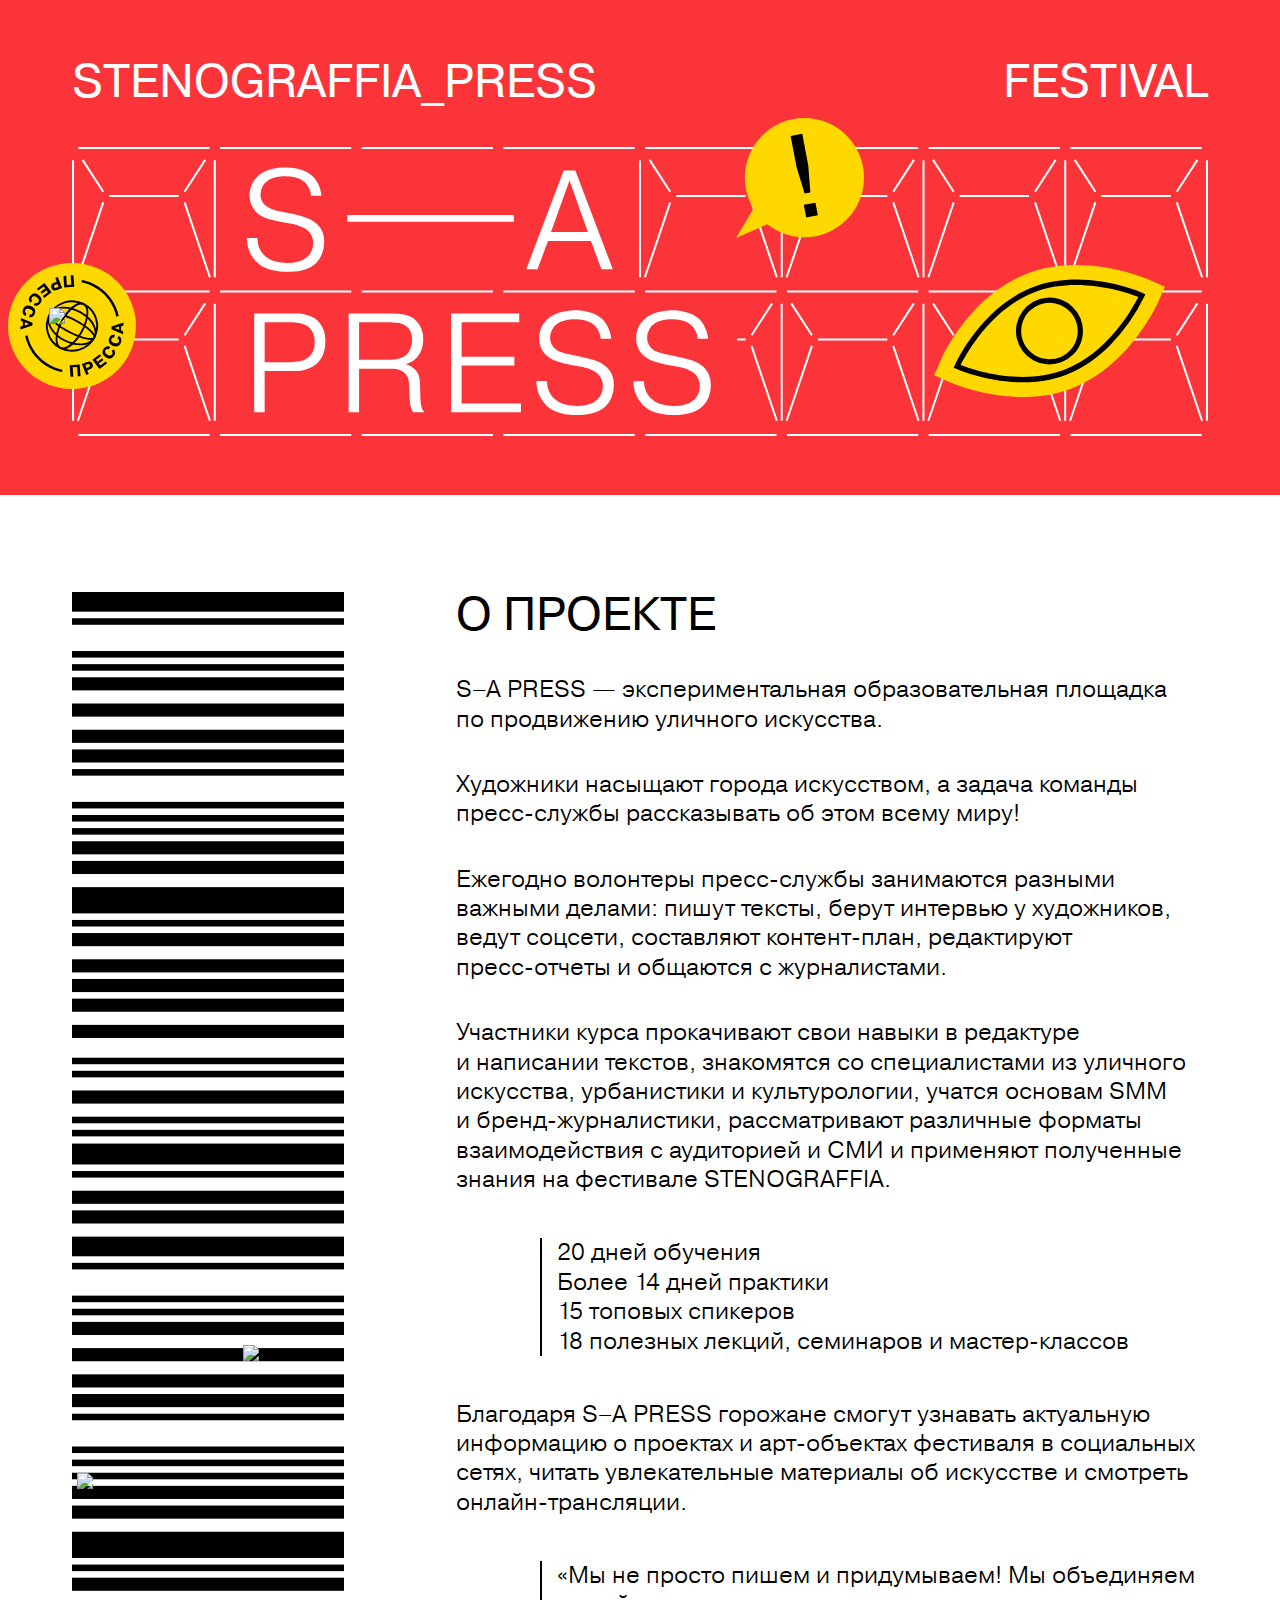
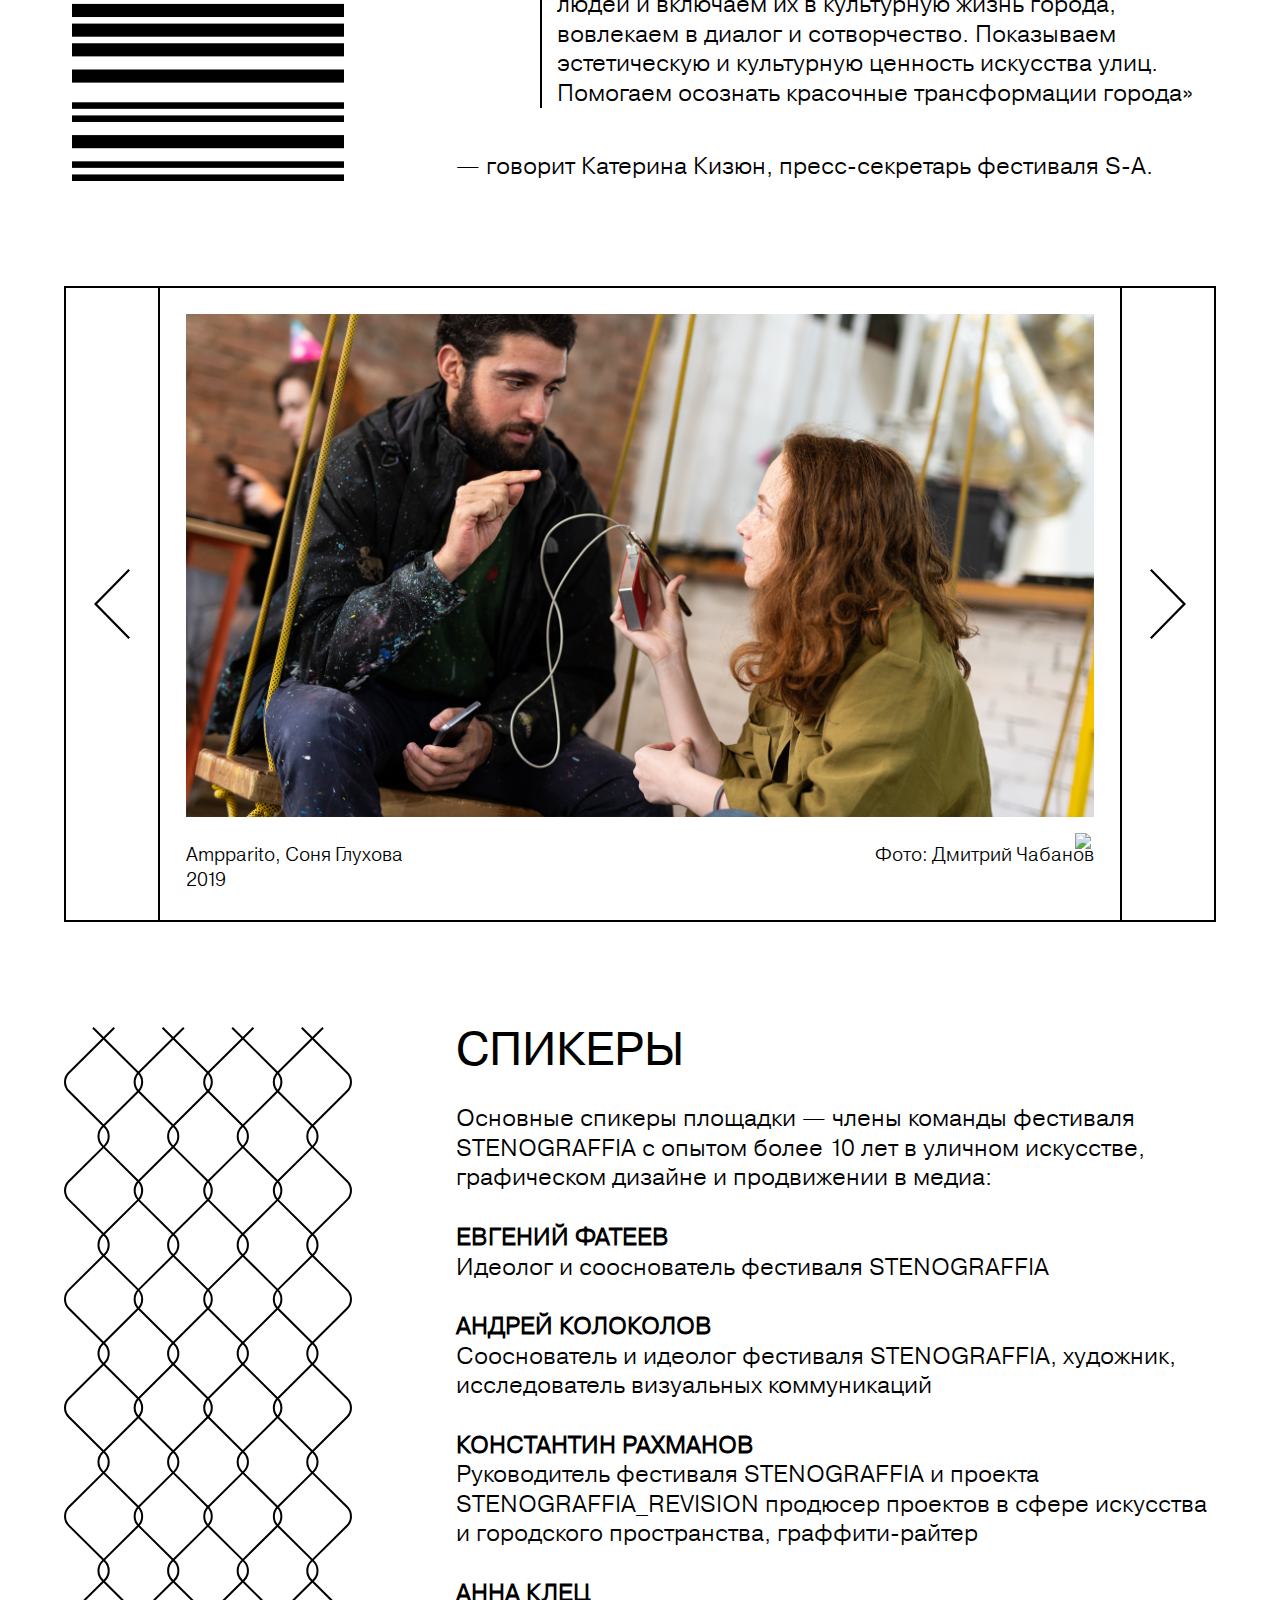
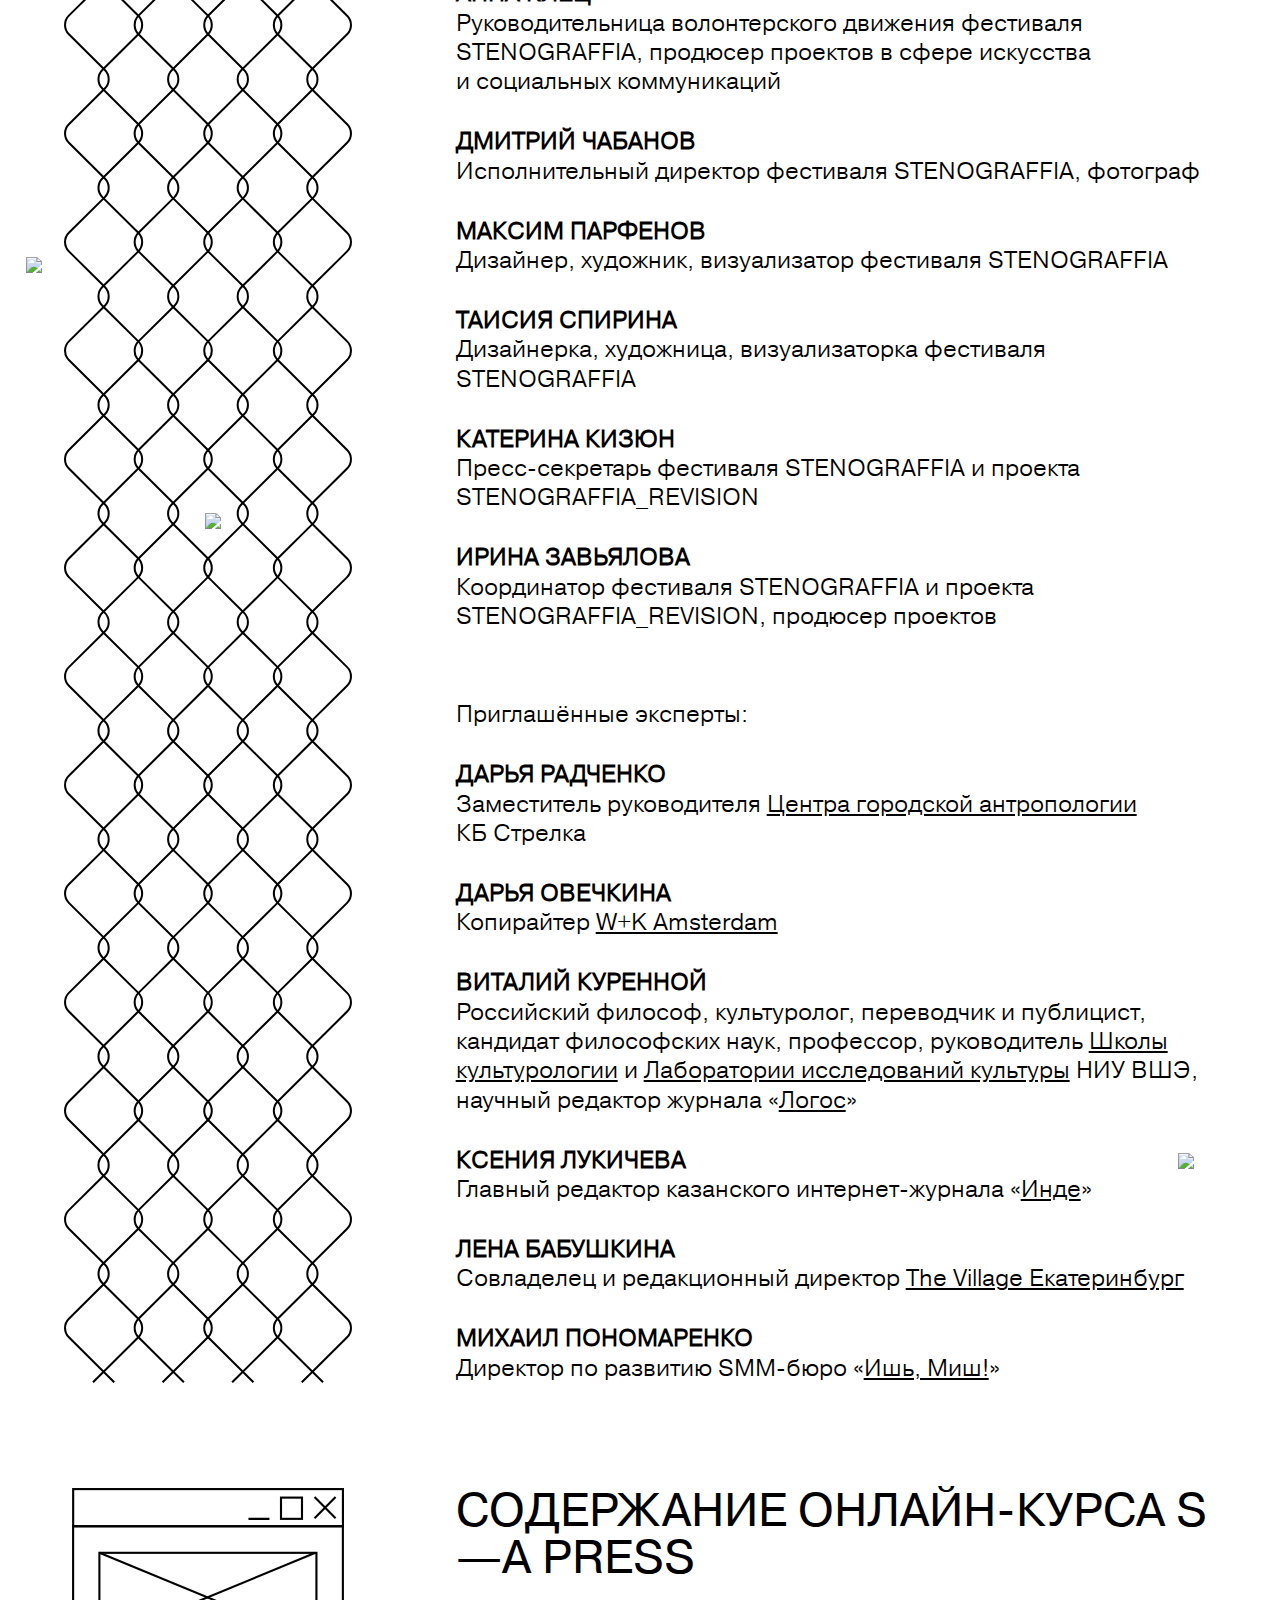
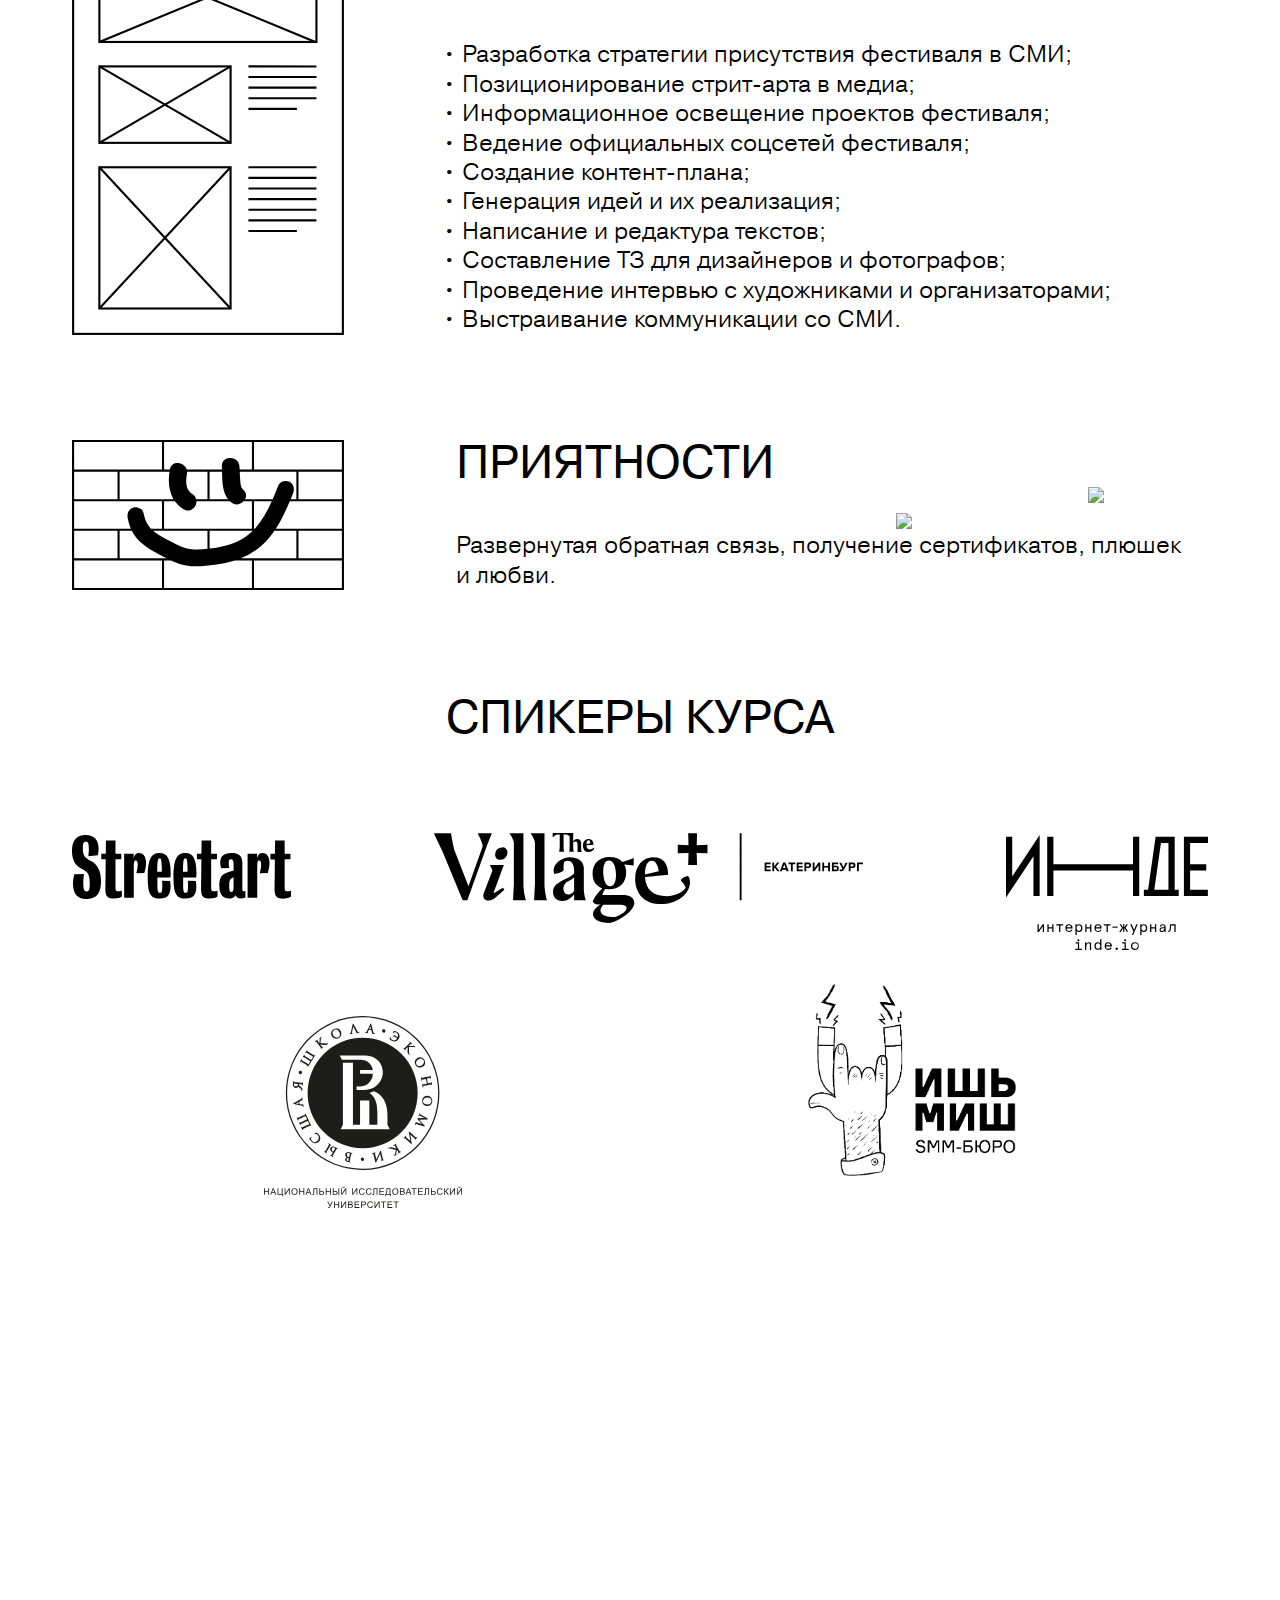
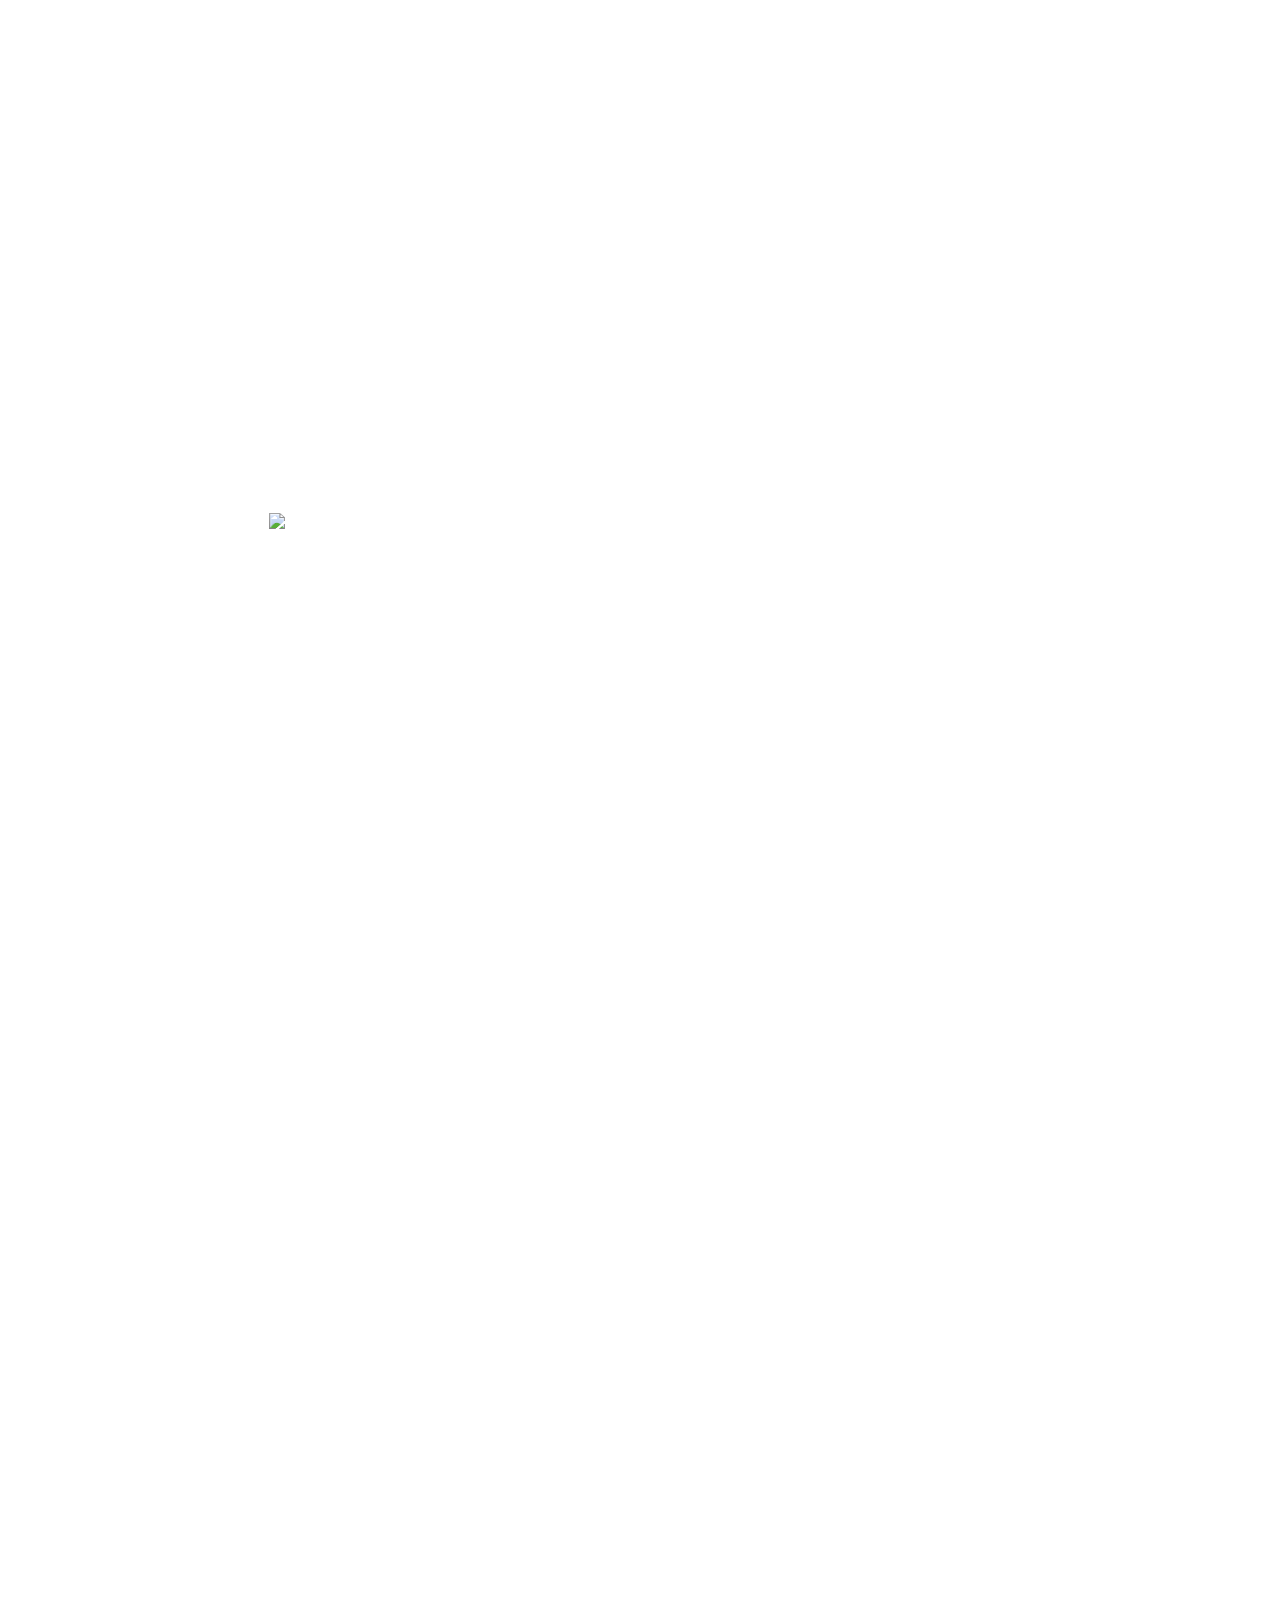
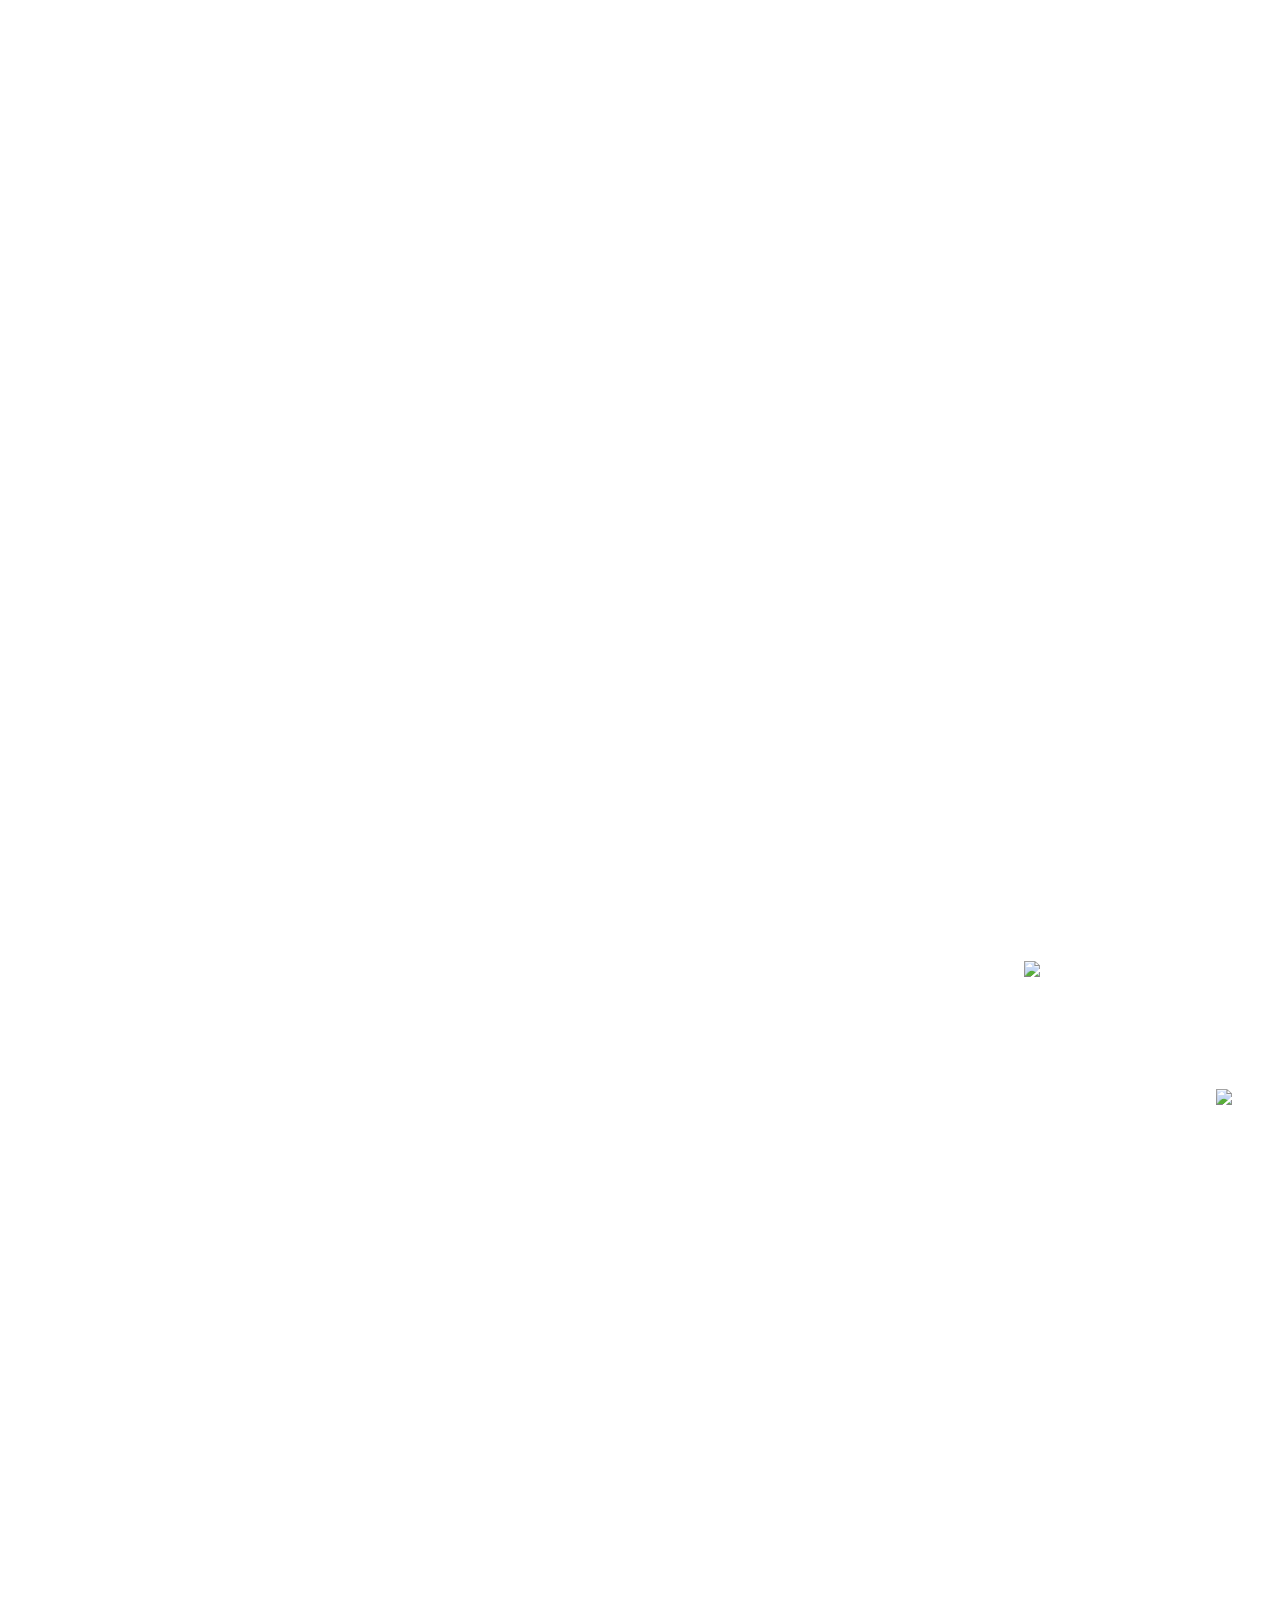
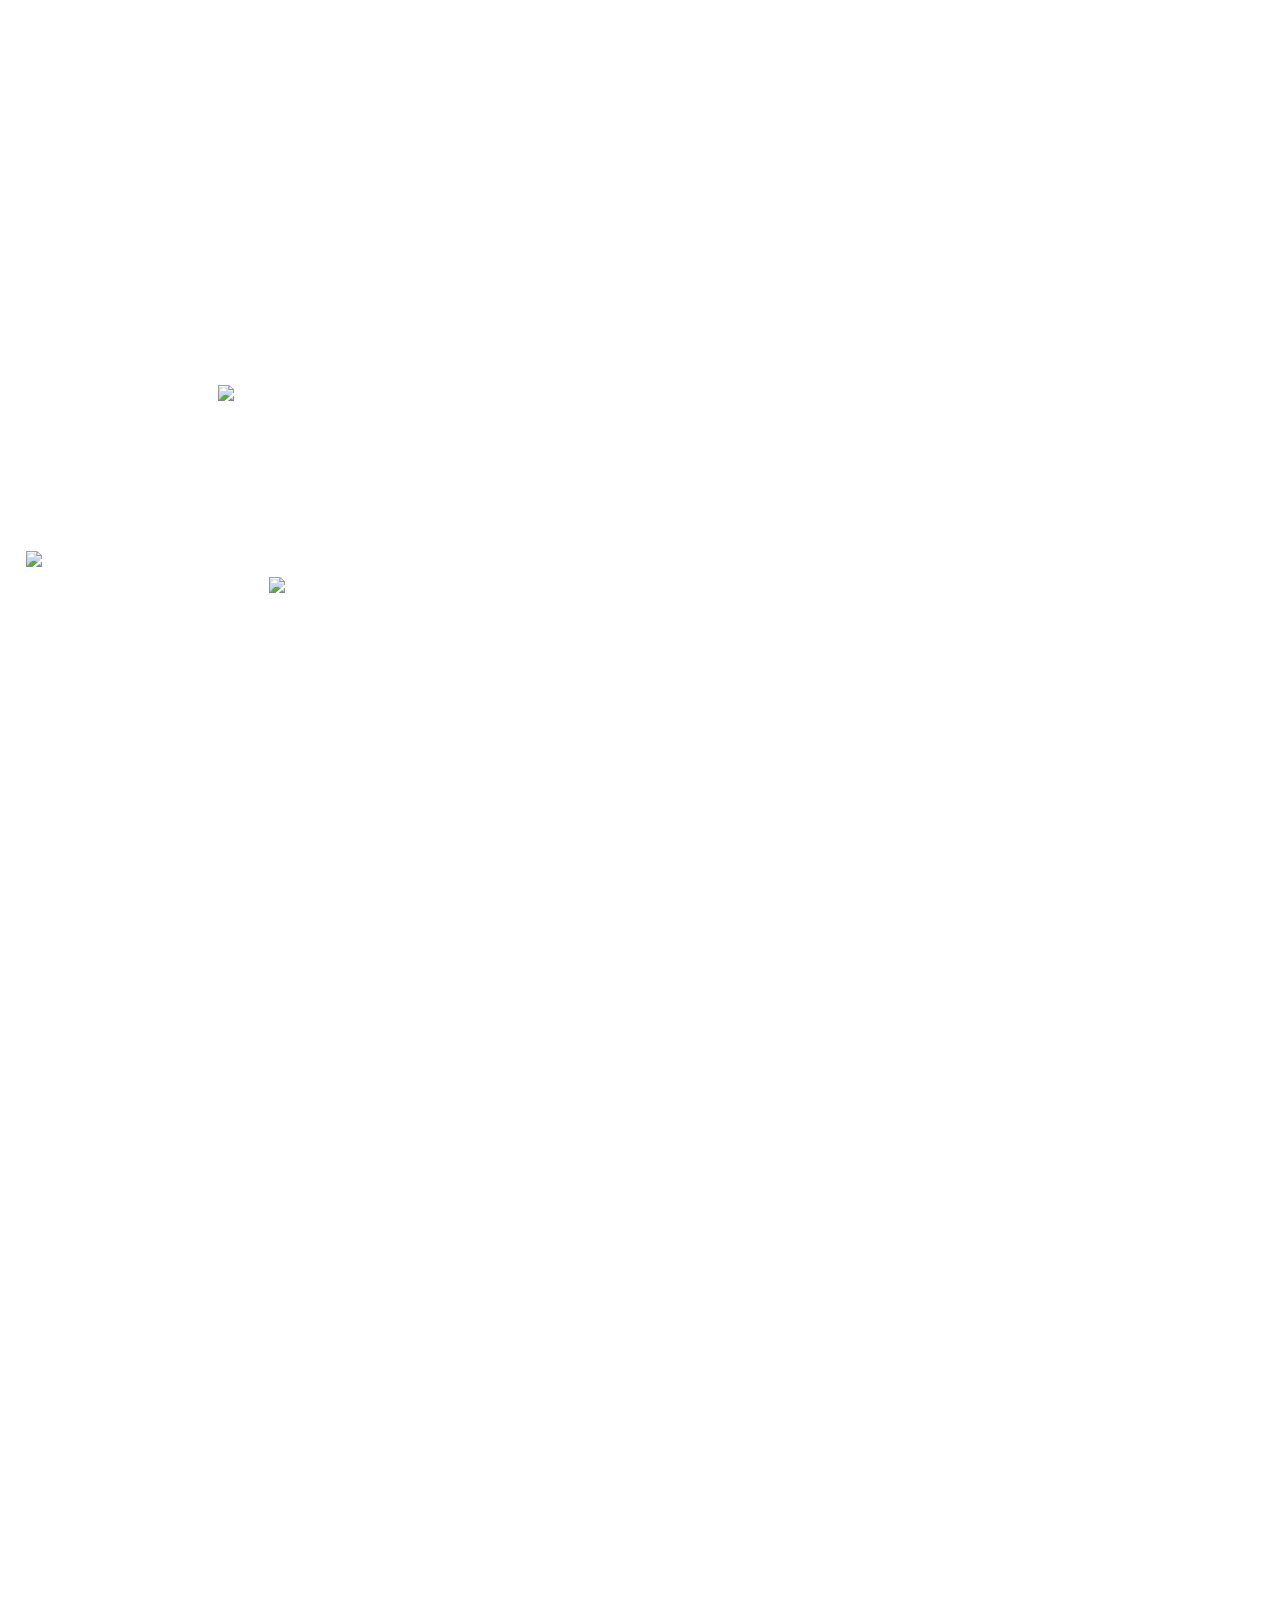
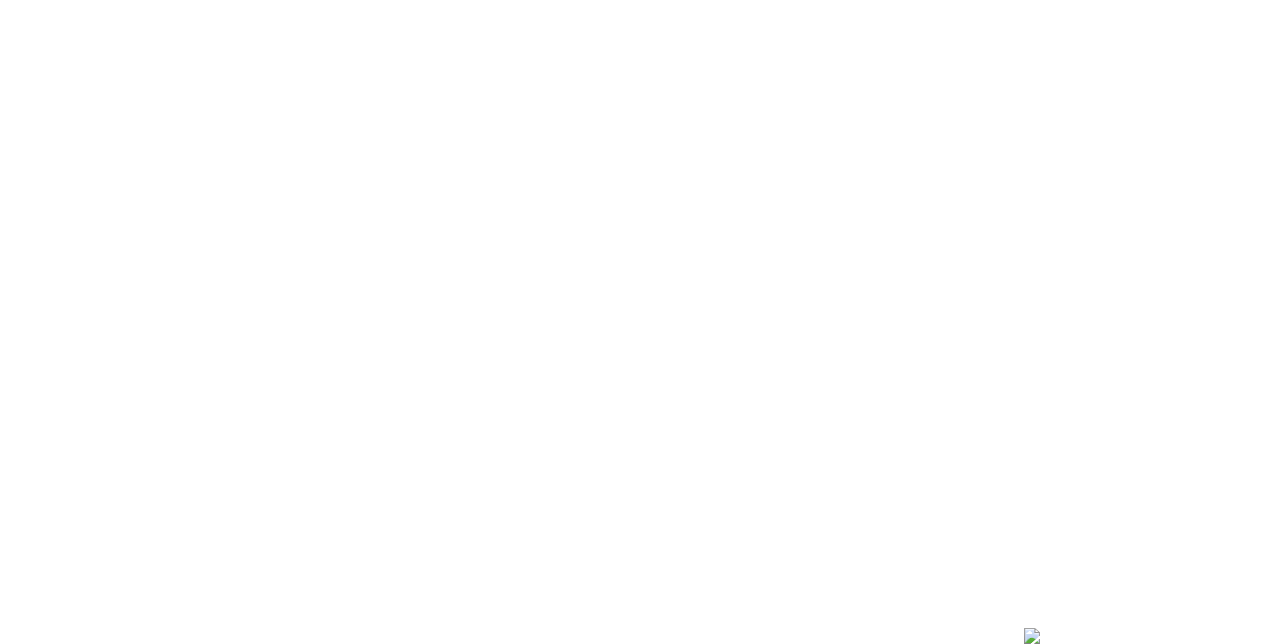
==== commit c19b11d3: "final?" ====
--- a/press/index.html
+++ b/press/index.html
@@ -3,7 +3,30 @@
 	<head>
 		<meta charset="utf-8">
 		<title>S—A PRESS</title>
-		<link rel="stylesheet" href="./styles.css">
+		<!-- 
+		DESIGN: Taisia Spirina, https://www.instagram.com/singularity.machine/, StreetArt/SPEKTR/HSIYA
+		CODE: Vilka Stakan, https://www.instagram.com/vilkastakan/, ВЬЮС Gang
+	    -->
+		<meta name="description" content="S–A PRESS — экспериментальная образовательная площадка по продвижению уличного искусства.">
+		<meta name="keywords" content="STENOGRAFFIA, Стенограффия, стритарт, уличное искусство, Екатеринбург, фестиваль, фестиваль уличного искусства, street art, стрит арт, стрит-арт, streetart, street-art">
+		<meta property="og:title" content="S—A PRESS">
+		<meta property="og:url" content="https://stenograffia.ru/press">
+		<meta property="vk:type" content="website">
+		<meta property="og:site_name" content="STENOGRAFFIA" />
+		<meta property="og:locale" content="ru_RU" />
+		<meta property="og:description" content="Экспериментальная образовательная площадка по продвижению уличного искусства.">
+		<meta property="og:image" content="https://stenograffia.ru/press/img/opengraph.png" />
+		<meta property="vk:image" content="https://stenograffia.ru/press/img/vk.png">
+		<link rel="stylesheet" href="./styles.css?ver=final">
+		<meta property="og:type" content="website" />
+		
+		<link rel="apple-touch-icon" sizes="180x180" href="/apple-touch-icon.png">
+		<link rel="icon" type="image/png" sizes="32x32" href="/favicon-32x32.png">
+		<link rel="icon" type="image/png" sizes="16x16" href="/favicon-16x16.png">
+		<link rel="manifest" href="/site.webmanifest">
+		<link rel="mask-icon" href="/safari-pinned-tab.svg" color="#fcd600">
+		<meta name="msapplication-TileColor" content="#b91d47">
+		<meta name="theme-color" content="#ffffff">
 	</head>
 	<body>
 		<div class="red">
@@ -13,76 +36,76 @@
 					<div class="col-5 alright"><span class="header"><a href="/">FESTIVAL</a><!-- <a href="http://fond.stenograffia.ru/">REVISION</a>--></span></div>
 				</div>
 				<div class="row excl"><div class="eye"></div>
-					<div class="col-12 press-header"><img src="./img/header.svg" alt="S—A PRESS" width="100%"></div>
-				</div>
+				<div class="col-12 press-header"><img src="./img/header.svg" alt="S—A PRESS" width="100%"></div>
 			</div>
 		</div>
-		<div class="container">
-			<div class="row project-row">
-				<div class="col-3"><img src="./img/barcode.svg" width="100%"></div>
-				<div class="col-1"></div>
-				<div class="col-8">
-					<h2>О проекте</h2>
-					<p><nobr>S–A</nobr> PRESS&nbsp;&mdash; экспериментальная образовательная площадка по&nbsp;продвижению уличного искусства.</p>
-					<p>Художники насыщают города искусством, а&nbsp;задача команды <nobr>пресс-службы</nobr> рассказывать об&nbsp;этом всему миру!</p>
-					<p>Ежегодно волонтеры <nobr>пресс-службы</nobr> занимаются разными важными делами: пишут тексты, берут интервью у&nbsp;художников, ведут соцсети, составляют <nobr>контент-план</nobr>, редактируют <nobr>пресс-отчеты</nobr> и&nbsp;общаются с&nbsp;журналистами.</p>
-					<p>Участники курса прокачивают свои навыки в&nbsp;редактуре и&nbsp;написании текстов, знакомятся со&nbsp;специалистами из&nbsp;уличного искусства, урбанистики и&nbsp;культурологии, учатся основам SMM и&nbsp;<nobr>бренд-журналистики</nobr>, рассматривают различные форматы взаимодействия с&nbsp;аудиторией и&nbsp;СМИ и&nbsp;применяют полученные знания на&nbsp;фестивале STENOGRAFFIA.</p>
-					<div class="row-small"><div class="col-sm-1" style="border-right: 0.2vw solid black;"></div><div class="col-sm-7"><p>20 дней обучения<br />Более 14 дней практики<br />15 топовых спикеров<br />18 полезных лекций, семинаров и&nbsp;<nobr>мастер-классов</nobr></p></div></div>
-					<p>Благодаря <nobr>S–A</nobr> PRESS горожане смогут узнавать актуальную информацию о&nbsp;проектах и&nbsp;<nobr>арт-объектах</nobr> фестиваля в&nbsp;социальных сетях, читать увлекательные материалы об&nbsp;искусстве и&nbsp;смотреть <nobr>онлайн-трансляции</nobr>.</p>
-					<div class="row-small"><div class="col-sm-1" style="border-right: 0.2vw solid black;"></div><div class="col-sm-7"><p>&laquo;Мы&nbsp;не&nbsp;просто пишем и&nbsp;придумываем! Мы&nbsp;объединяем людей и&nbsp;включаем их&nbsp;в&nbsp;культурную жизнь города, вовлекаем в&nbsp;диалог и&nbsp;сотворчество. Показываем эстетическую и&nbsp;культурную ценность искусства улиц. Помогаем осознать красочные трансформации города&raquo;</p></div></div>
-					<p>&mdash;&nbsp;говорит Катерина Кизюн, <nobr>пресс-секретарь</nobr> фестиваля <nobr>S-A</nobr>.</p>
-				</div>
-			</div>
-			<div class="row gallery-row">
-				<div class="col-1 button" id="lb" onclick="showPhoto(11);"><img src="./img/left.svg" width="40%"></div>
-				<div class="col-10 gallery"><div class="gallery-slider"><img id="photo-link" src="./img/photo/1.jpg" width="100%">
-					<div class="gallery-expl row-g"><div class="col-g-7" id="expl-name">Rainessence: Стена ангелов<br>2019</div><div class=" col-g-3 alright" id="expl-author">Фото: Максим Лоскутов</div></div>
-				</div>
-			</div>
-			<div class="col-1 button" id="rb" onclick="showPhoto(2);"><img src="./img/right.svg" width="40%"></div>
-		</div>
-			<div class="row people-row">
-				<div class="col-3"><img src="./img/rabitz.svg" style="margin-left:-0.6vw; width: calc(100% + 1.2vw);"></div>
-				<div class="col-1"></div>
-				<div class="col-8">
-					<h2>Спикеры</h2>
-					<p>Основные спикеры площадки&nbsp;&mdash; члены команды фестиваля STENOGRAFFIA с&nbsp;опытом более 10 лет в&nbsp;уличном искусстве, графическом дизайне и&nbsp;продвижении в&nbsp;медиа:</p>
-					<p><span class="name">Евгений Фатеев</span><br />Идеолог и&nbsp;сооснователь фестиваля STENOGRAFFIA</p>
-					<p><span class="name">Андрей Колоколов</span><br />Сооснователь и&nbsp;идеолог фестиваля STENOGRAFFIA, художник, исследователь визуальных коммуникаций</p>
-					<p><span class="name">Константин Рахманов</span><br />руководитель фестиваля STENOGRAFFIA и&nbsp;проекта STENOGRAFFIA_REVISION продюсер проектов в&nbsp;сфере искусства и&nbsp;городского пространства, <nobr>граффити-райтер</nobr></p>
-					<p><span class="name">Анна Клец</span><br />Руководителница волонтерского движения фестиваля STENOGRAFFIA, продюсер проектов в&nbsp;сфере искусства и&nbsp;социальных коммуникаций</p>
-					<p><span class="name">Дмитрий Чабанов</span><br />Исполнительный директор фестиваля STENOGRAFFIA, фотограф</p>
-					<p><span class="name">Максим Парфенов</span><br />Дизайнер, художник, визуализатор фестиваля STENOGRAFFIA</p>
-					<p><span class="name">Таисия Спирина</span><br />Дизайнерка, художница, визуализаторка фестиваля STENOGRAFFIA</p>
-					<p><span class="name">Катерина Кизюн</span><br /><nobr>Пресс-секретарь</nobr> фестиваля STENOGRAFFIA и&nbsp;проекта STENOGRAFFIA_REVISION</p>
-					<p><span class="name">Ирина Завьялова</span><br />Координатор фестиваля STENOGRAFFIA и&nbsp;проекта STENOGRAFFIA_REVISION, продюсер проектов</p>
-					<p style="padding-top: 3vw;">Приглашённые эксперты:</p>
-					<p><span class="name">Дарья Радченко</span><br />Заместитель руководителя <a href="https://www.facebook.com/groups/1450335985287322/about">Центра городской антропологии</a> КБ&nbsp;Стрелка</p>
-					<p><span class="name">Дарья Овечкина</span><br />Копирайтер <a href="https://wkams.com/">W+K&nbsp;Amsterdam</a></p>
-					<p><span class="name">Виталий Куренной</span><br />Российский философ, культуролог, переводчик и&nbsp;публицист, кандидат философских наук, профессор, руководитель <a href="https://culture.hse.ru/">Школы культурологии</a> и&nbsp;<a href="https://cfi.hse.ru/lik/">Лаборатории исследований культуры</a> НИУ ВШЭ, научный редактор журнала <a href="http://www.logosjournal.ru/">&laquo;Логос&raquo;</a></p>
-					<p><span class="name">Ксения Лукичева</span><br />Главный редактор казанского <nobr>интернет-журнала</nobr> <a href="https://inde.io/">&laquo;Инде&raquo;</a></p>
-					<p><span class="name">Лена Бабушкина</span><br />Совладелец и&nbsp;редакционный директор <a href="https://www.the-village.ru/pages/about-ekaterinburg">The Village Екатеринбург</a></p>
-					<p><span class="name">Михаил Пономаренко</span><br />Директор по&nbsp;развитию <nobr>SMM-бюро</nobr> <a href="https://ishmish.ru/">&laquo;Ишь, Миш!&raquo;</a></p>
-				</div>
-			</div>
-			
-		<div class="row toc-row">
-			<div class="col-3"><img src="./img/window.svg" width="100%"></div>
+	</div>
+	<div class="container">
+		<div class="row project-row">
+			<div class="col-3"><img src="./img/barcode.svg" width="100%"></div>
 			<div class="col-1"></div>
 			<div class="col-8">
-				<h2>Содержание онлайн-курса S—A Press</h2>
-				<ul><li>Разработка стратегии присутствия фестиваля в&nbsp;СМИ;</li><li>Позиционирование <nobr>стрит-арта</nobr> в&nbsp;медиа;</li><li>Информационное освещение проектов фестиваля;</li><li>Ведение официальных соцсетей фестиваля;</li><li>Создание <nobr>контент-плана</nobr>;</li><li>Генерация идей и&nbsp;их&nbsp;реализация;</li><li>Написание и&nbsp;редакция текстов;</li><li>Составление ТЗ&nbsp;для дизайнеров и&nbsp;фотографов;</li><li>Проведение интервью с&nbsp;художниками и&nbsp;организаторами;</li><li>Выстраивание коммуникации со&nbsp;СМИ.</li></ul>
+				<h2>О проекте</h2>
+				<p><nobr>S–A</nobr> PRESS&nbsp;&mdash; экспериментальная образовательная площадка по&nbsp;продвижению уличного искусства.</p>
+				<p>Художники насыщают города искусством, а&nbsp;задача команды <nobr>пресс-службы</nobr> рассказывать об&nbsp;этом всему миру!</p>
+				<p>Ежегодно волонтеры <nobr>пресс-службы</nobr> занимаются разными важными делами: пишут тексты, берут интервью у&nbsp;художников, ведут соцсети, составляют <nobr>контент-план</nobr>, редактируют <nobr>пресс-отчеты</nobr> и&nbsp;общаются с&nbsp;журналистами.</p>
+				<p>Участники курса прокачивают свои навыки в&nbsp;редактуре и&nbsp;написании текстов, знакомятся со&nbsp;специалистами из&nbsp;уличного искусства, урбанистики и&nbsp;культурологии, учатся основам SMM и&nbsp;<nobr>бренд-журналистики</nobr>, рассматривают различные форматы взаимодействия с&nbsp;аудиторией и&nbsp;СМИ и&nbsp;применяют полученные знания на&nbsp;фестивале STENOGRAFFIA.</p>
+				<div class="row-small"><div class="col-sm-1" style="border-right: 0.2vw solid black;"></div><div class="col-sm-7"><p>20 дней обучения<br />Более 14 дней практики<br />15 топовых спикеров<br />18 полезных лекций, семинаров и&nbsp;<nobr>мастер-классов</nobr></p></div></div>
+				<p>Благодаря <nobr>S–A</nobr> PRESS горожане смогут узнавать актуальную информацию о&nbsp;проектах и&nbsp;<nobr>арт-объектах</nobr> фестиваля в&nbsp;социальных сетях, читать увлекательные материалы об&nbsp;искусстве и&nbsp;смотреть <nobr>онлайн-трансляции</nobr>.</p>
+				<div class="row-small"><div class="col-sm-1" style="border-right: 0.2vw solid black;"></div><div class="col-sm-7"><p>&laquo;Мы&nbsp;не&nbsp;просто пишем и&nbsp;придумываем! Мы&nbsp;объединяем людей и&nbsp;включаем их&nbsp;в&nbsp;культурную жизнь города, вовлекаем в&nbsp;диалог и&nbsp;сотворчество. Показываем эстетическую и&nbsp;культурную ценность искусства улиц. Помогаем осознать красочные трансформации города&raquo;</p></div></div>
+				<p>&mdash;&nbsp;говорит Катерина Кизюн, <nobr>пресс-секретарь</nobr> фестиваля <nobr>S-A</nobr>.</p>
 			</div>
 		</div>
-		<div class="row smile-row">
-			<div class="col-3"><img src="./img/smile.svg" width="100%"></div>
-			<div class="col-1"></div>
-			<div class="col-8">
-				<h2>Приятности</h2>
-				<p>Развернутая обратная связь, получение сертификатов, плюшек и&nbsp;любви.</p>
+		<div class="row gallery-row">
+			<div class="col-1 button" id="lb" onclick="showPhoto(11);"><img src="./img/left.svg" width="40%"></div>
+			<div class="col-10 gallery"><div class="gallery-slider"><img id="photo-link" src="./img/photo/1.jpg" width="100%">
+				<div class="gallery-expl row-g"><div class="col-g-7" id="expl-name">Rainessence: Стена ангелов<br>2019</div><div class=" col-g-3 alright" id="expl-author">Фото: Максим Лоскутов</div></div>
 			</div>
 		</div>
-		
+		<div class="col-1 button" id="rb" onclick="showPhoto(2);"><img src="./img/right.svg" width="40%"></div>
+	</div>
+	<div class="row people-row">
+		<div class="col-3"><img src="./img/rabitz.svg" style="margin-left:-0.6vw; width: calc(100% + 1.2vw);"></div>
+		<div class="col-1"></div>
+		<div class="col-8">
+			<h2>Спикеры</h2>
+			<p>Основные спикеры площадки&nbsp;&mdash; члены команды фестиваля STENOGRAFFIA с&nbsp;опытом более 10 лет в&nbsp;уличном искусстве, графическом дизайне и&nbsp;продвижении в&nbsp;медиа:</p>
+			<p><span class="name">Евгений Фатеев</span><br />Идеолог и&nbsp;сооснователь фестиваля STENOGRAFFIA</p>
+			<p><span class="name">Андрей Колоколов</span><br />Сооснователь и&nbsp;идеолог фестиваля STENOGRAFFIA, художник, исследователь визуальных коммуникаций</p>
+			<p><span class="name">Константин Рахманов</span><br />Руководитель фестиваля STENOGRAFFIA и&nbsp;проекта STENOGRAFFIA_REVISION продюсер проектов в&nbsp;сфере искусства и&nbsp;городского пространства, <nobr>граффити-райтер</nobr></p>
+			<p><span class="name">Анна Клец</span><br />Руководительница волонтерского движения фестиваля STENOGRAFFIA, продюсер проектов в&nbsp;сфере искусства и&nbsp;социальных коммуникаций</p>
+			<p><span class="name">Дмитрий Чабанов</span><br />Исполнительный директор фестиваля STENOGRAFFIA, фотограф</p>
+			<p><span class="name">Максим Парфенов</span><br />Дизайнер, художник, визуализатор фестиваля STENOGRAFFIA</p>
+			<p><span class="name">Таисия Спирина</span><br />Дизайнерка, художница, визуализаторка фестиваля STENOGRAFFIA</p>
+			<p><span class="name">Катерина Кизюн</span><br /><nobr>Пресс-секретарь</nobr> фестиваля STENOGRAFFIA и&nbsp;проекта STENOGRAFFIA_REVISION</p>
+			<p><span class="name">Ирина Завьялова</span><br />Координатор фестиваля STENOGRAFFIA и&nbsp;проекта STENOGRAFFIA_REVISION, продюсер проектов</p>
+			<p style="padding-top: 3vw;">Приглашённые эксперты:</p>
+			<p><span class="name">Дарья Радченко</span><br />Заместитель руководителя <a href="https://www.facebook.com/groups/1450335985287322/about">Центра городской антропологии</a> КБ&nbsp;Стрелка</p>
+			<p><span class="name">Дарья Овечкина</span><br />Копирайтер <a href="https://wkams.com/">W+K&nbsp;Amsterdam</a></p>
+			<p><span class="name">Виталий Куренной</span><br />Российский философ, культуролог, переводчик и&nbsp;публицист, кандидат философских наук, профессор, руководитель <a href="https://culture.hse.ru/">Школы культурологии</a> и&nbsp;<a href="https://cfi.hse.ru/lik/">Лаборатории исследований культуры</a> НИУ ВШЭ, научный редактор журнала &laquo;<a href="http://www.logosjournal.ru/">Логос</a>&raquo;</p>
+			<p><span class="name">Ксения Лукичева</span><br />Главный редактор казанского <nobr>интернет-журнала</nobr> &laquo;<a href="https://inde.io/">Инде</a>&raquo;</p>
+			<p><span class="name">Лена Бабушкина</span><br />Совладелец и&nbsp;редакционный директор <a href="https://www.the-village.ru/pages/about-ekaterinburg">The Village Екатеринбург</a></p>
+			<p><span class="name">Михаил Пономаренко</span><br />Директор по&nbsp;развитию <nobr>SMM-бюро</nobr> &laquo;<a href="https://ishmish.ru/">Ишь, Миш!</a>&raquo;</p>
+		</div>
+	</div>
+	
+	<div class="row toc-row">
+		<div class="col-3"><img src="./img/window.svg" width="100%"></div>
+		<div class="col-1"></div>
+		<div class="col-8">
+			<h2>Содержание онлайн-курса S—A Press</h2>
+			<ul><li>Разработка стратегии присутствия фестиваля в&nbsp;СМИ;</li><li>Позиционирование <nobr>стрит-арта</nobr> в&nbsp;медиа;</li><li>Информационное освещение проектов фестиваля;</li><li>Ведение официальных соцсетей фестиваля;</li><li>Создание <nobr>контент-плана</nobr>;</li><li>Генерация идей и&nbsp;их&nbsp;реализация;</li><li>Написание и&nbsp;редактура текстов;</li><li>Составление ТЗ&nbsp;для дизайнеров и&nbsp;фотографов;</li><li>Проведение интервью с&nbsp;художниками и&nbsp;организаторами;</li><li>Выстраивание коммуникации со&nbsp;СМИ.</li></ul>
+		</div>
+	</div>
+	<div class="row smile-row">
+		<div class="col-3"><img src="./img/smile.svg" width="100%"></div>
+		<div class="col-1"></div>
+		<div class="col-8">
+			<h2>Приятности</h2>
+			<p>Развернутая обратная связь, получение сертификатов, плюшек и&nbsp;любви.</p>
+		</div>
+	</div>
+	
 	<div class="row partners-row">
 		<div class="col-12 partext">Спикеры курса</div>
 	</div>
@@ -100,34 +123,34 @@
 		<div class="col-8">
 			<div class="partners">
 				
-				<a href="https://hse.ru"><img src="./img/hse.svg" style="height: 15vw !important"></a>
-				<a href="https://ishmish.ru/"><img src="./img/ish.png" style="height: 15vw !important;"></a>
+				<a href="https://hse.ru"><img src="./img/hse.svg" style="height: 15vw !important;padding-top:2vw"></a>
+				<a href="https://ishmish.ru/"><img src="./img/ish.png" style="height: 15vw !important; margin-top: -3vw;"></a>
 			</div>
 		</div>
 	</div>
 </div>
-<!-- <div class="stars">
-					<div class="rellax overlay-1" toper="24" speed="1"><img src="./img/star.svg"></div>
-					<div class="rellax overlay-2" toper="115" speed="1"><img src="./img/star.svg"></div>
-					<div class="rellax overlay-3" toper="112"speed="1.3"><img src="./img/star.svg"></div>
-					<div class="rellax overlay-4" toper="190" speed="1"><img src="./img/star.svg"></div>
-					<div class="rellax overlay-5" toper="305" speed="1.3"><img src="./img/star.svg"></div>
-					<div class="rellax overlay-6" toper="290" speed="1"><img src="./img/star.svg"></div>
-					<div class="rellax overlay-7" toper="340" speed="1"><img src="./img/star.svg"></div>
-					<div class="rellax overlay-8" toper="440" speed="1"><img src="./img/star.svg"></div>
-					<div class="rellax overlay-9" toper="643" speed="1.5"><img src="./img/star.svg"></div>
-					<div class="rellax overlay-10" toper="545" speed="1"><img src="./img/star.svg"></div>
-					<div class="rellax overlay-11" toper="850" speed="1.5"><img src="./img/star.svg"></div>
-					<div class="rellax overlay-12" toper="713" speed="1"><img src="./img/star.svg"></div>
-					<div class="rellax overlay-13" toper="910" speed="1.4"><img src="./img/star.svg"></div>
-					<div class="rellax overlay-14" toper="793" speed="1"><img src="./img/star.svg"></div>
-					<div class="rellax overlay-15" toper="838" speed="1"><img src="./img/star.svg"></div>
-					<div class="rellax overlay-16" toper="883" speed="1"><img src="./img/star.svg"></div>
-					<div class="rellax overlay-17" toper="931" speed="1"><img src="./img/star.svg"></div>
-					<div class="rellax overlay-18" toper="910" speed="0.9"><img src="./img/star.svg"></div>
-					<div class="rellax overlay-19" toper="620" speed="1"><img src="./img/star.svg"></div>
-					
-</div> -->
+<div class="stars">
+	<div class="rellax overlay-1" toper="24" speed="1"><img src="./img/star.svg"></div>
+	<div class="rellax overlay-2" toper="33" speed="0.8"><img src="./img/star.svg"></div>
+	<div class="rellax overlay-3" toper="142"speed="1"><img src="./img/star.svg"></div>
+	<div class="rellax overlay-4" toper="215" speed="1"><img src="./img/star.svg"></div>
+	<div class="rellax overlay-5" toper="210" speed="0.8"><img src="./img/star.svg"></div>
+	<div class="rellax overlay-6" toper="286" speed="1"><img src="./img/star.svg"></div>
+	<div class="rellax overlay-7" toper="360" speed="1.5"><img src="./img/star.svg"></div>
+	<div class="rellax overlay-8" toper="400" speed="1"><img src="./img/star.svg"></div>
+	<div class="rellax overlay-9" toper="464" speed="1.5"><img src="./img/star.svg"></div>
+	<div class="rellax overlay-10" toper="434" speed="0.9"><img src="./img/star.svg"></div>
+	<div class="rellax overlay-11" toper="500" speed="1"><img src="./img/star.svg"></div>
+	<div class="rellax overlay-12" toper="570" speed="1"><img src="./img/star.svg"></div>
+	<div class="rellax overlay-13" toper="670" speed="1.4"><img src="./img/star.svg"></div>
+	<div class="rellax overlay-14" toper="670" speed="1"><img src="./img/star.svg"></div>
+	<div class="rellax overlay-15" toper="760" speed="1.3"><img src="./img/star.svg"></div>
+	<div class="rellax overlay-16" toper="712" speed="1"><img src="./img/star.svg"></div>
+	<div class="overlay-17" toper="760" speed="1"><img src="./img/star.svg"></div>
+	<!--<div class="rellax overlay-18" toper="910" speed="0.9"><img src="./img/star.svg"></div>
+	<div class="rellax overlay-19" toper="620" speed="1"><img src="./img/star.svg"></div> -->
+	
+</div>
 <div class="preload-images"></div>
 <script type="text/javascript">
 function pxTOvw(value) {var w = window,d = document,e = d.documentElement,g = d.getElementsByTagName('body')[0],x = w.innerWidth || e.clientWidth || g.clientWidth;return (100*value)/x;};
@@ -154,5 +177,20 @@
 	showPhoto(0);
 	
 </script>
+
+<!-- Yandex.Metrika counter -->
+<script type="text/javascript" >
+   (function(m,e,t,r,i,k,a){m[i]=m[i]||function(){(m[i].a=m[i].a||[]).push(arguments)};
+   m[i].l=1*new Date();k=e.createElement(t),a=e.getElementsByTagName(t)[0],k.async=1,k.src=r,a.parentNode.insertBefore(k,a)})
+   (window, document, "script", "https://mc.yandex.ru/metrika/tag.js", "ym");
+
+   ym(54429568, "init", {
+        clickmap:true,
+        trackLinks:true,
+        accurateTrackBounce:true
+   });
+</script>
+<noscript><div><img src="https://mc.yandex.ru/watch/54429568" style="position:absolute; left:-9999px;" alt="" /></div></noscript>
+<!-- /Yandex.Metrika counter -->
 </body>
 </html>